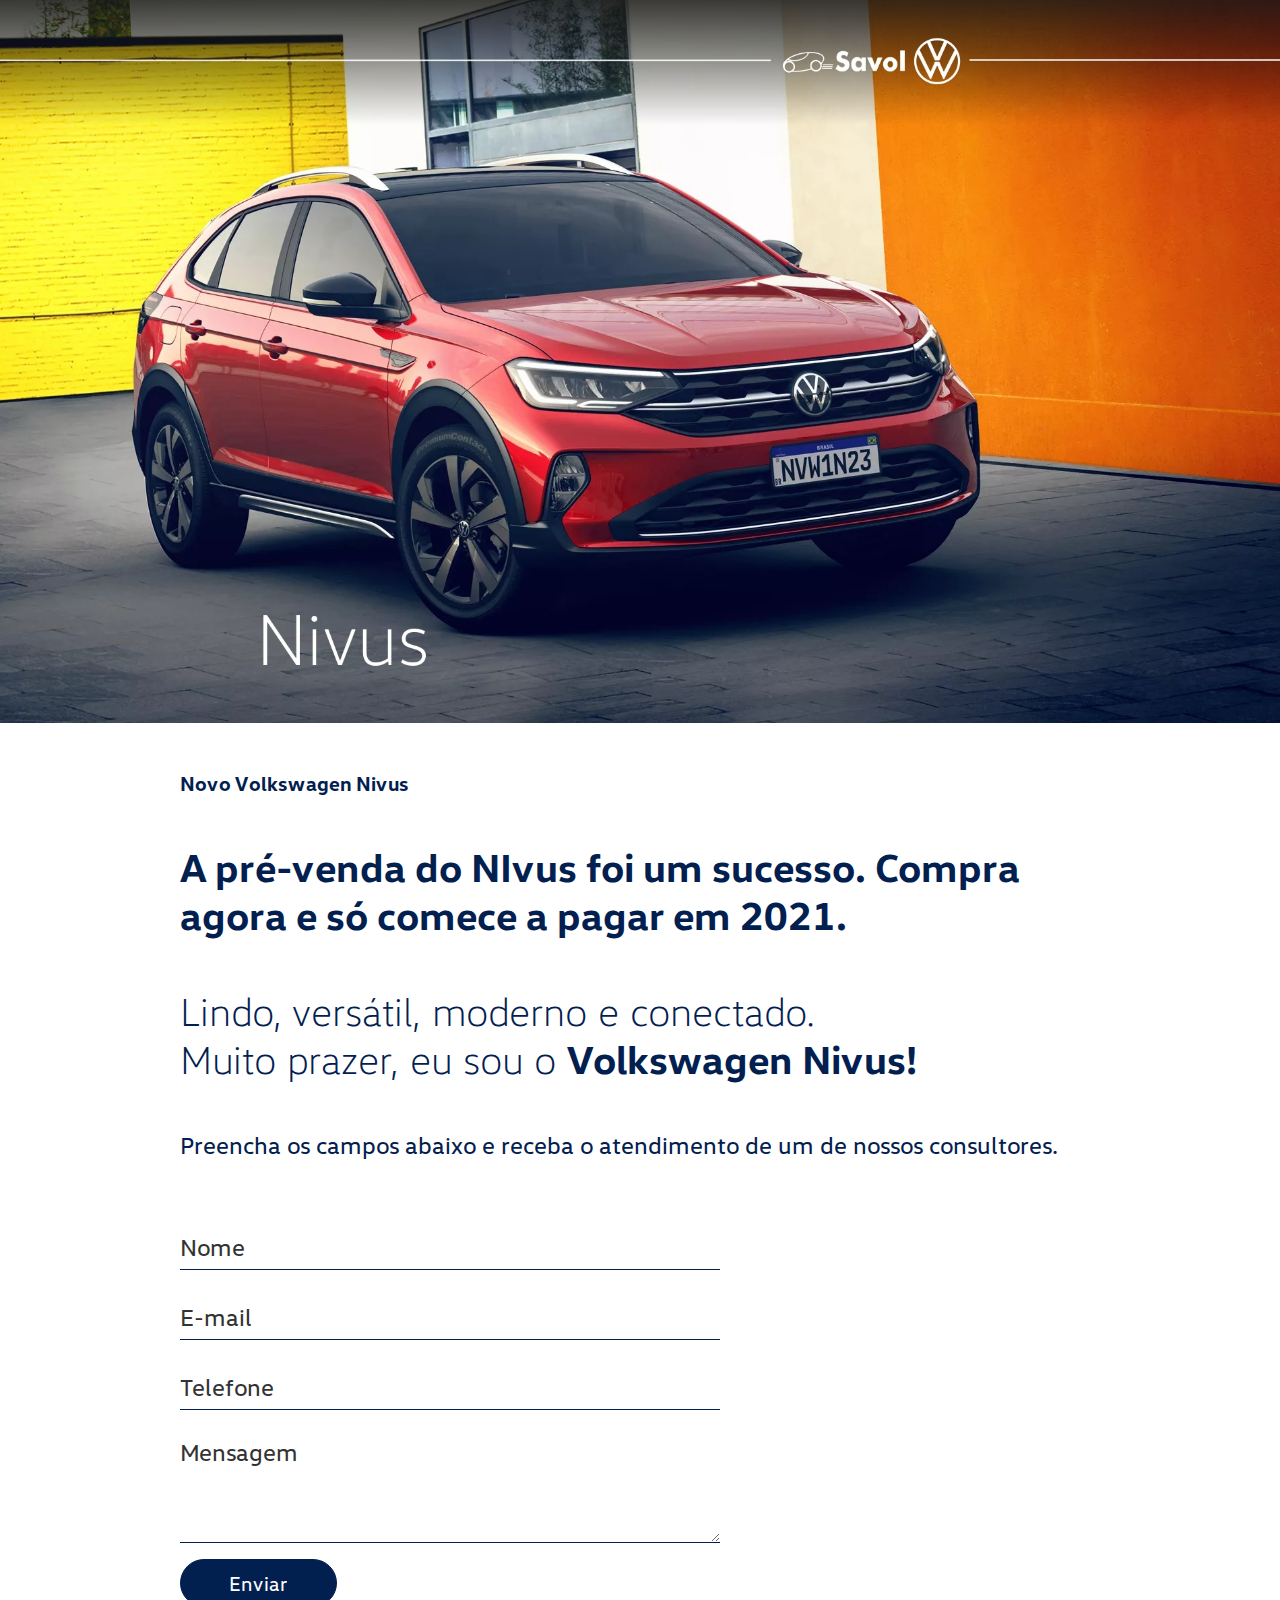
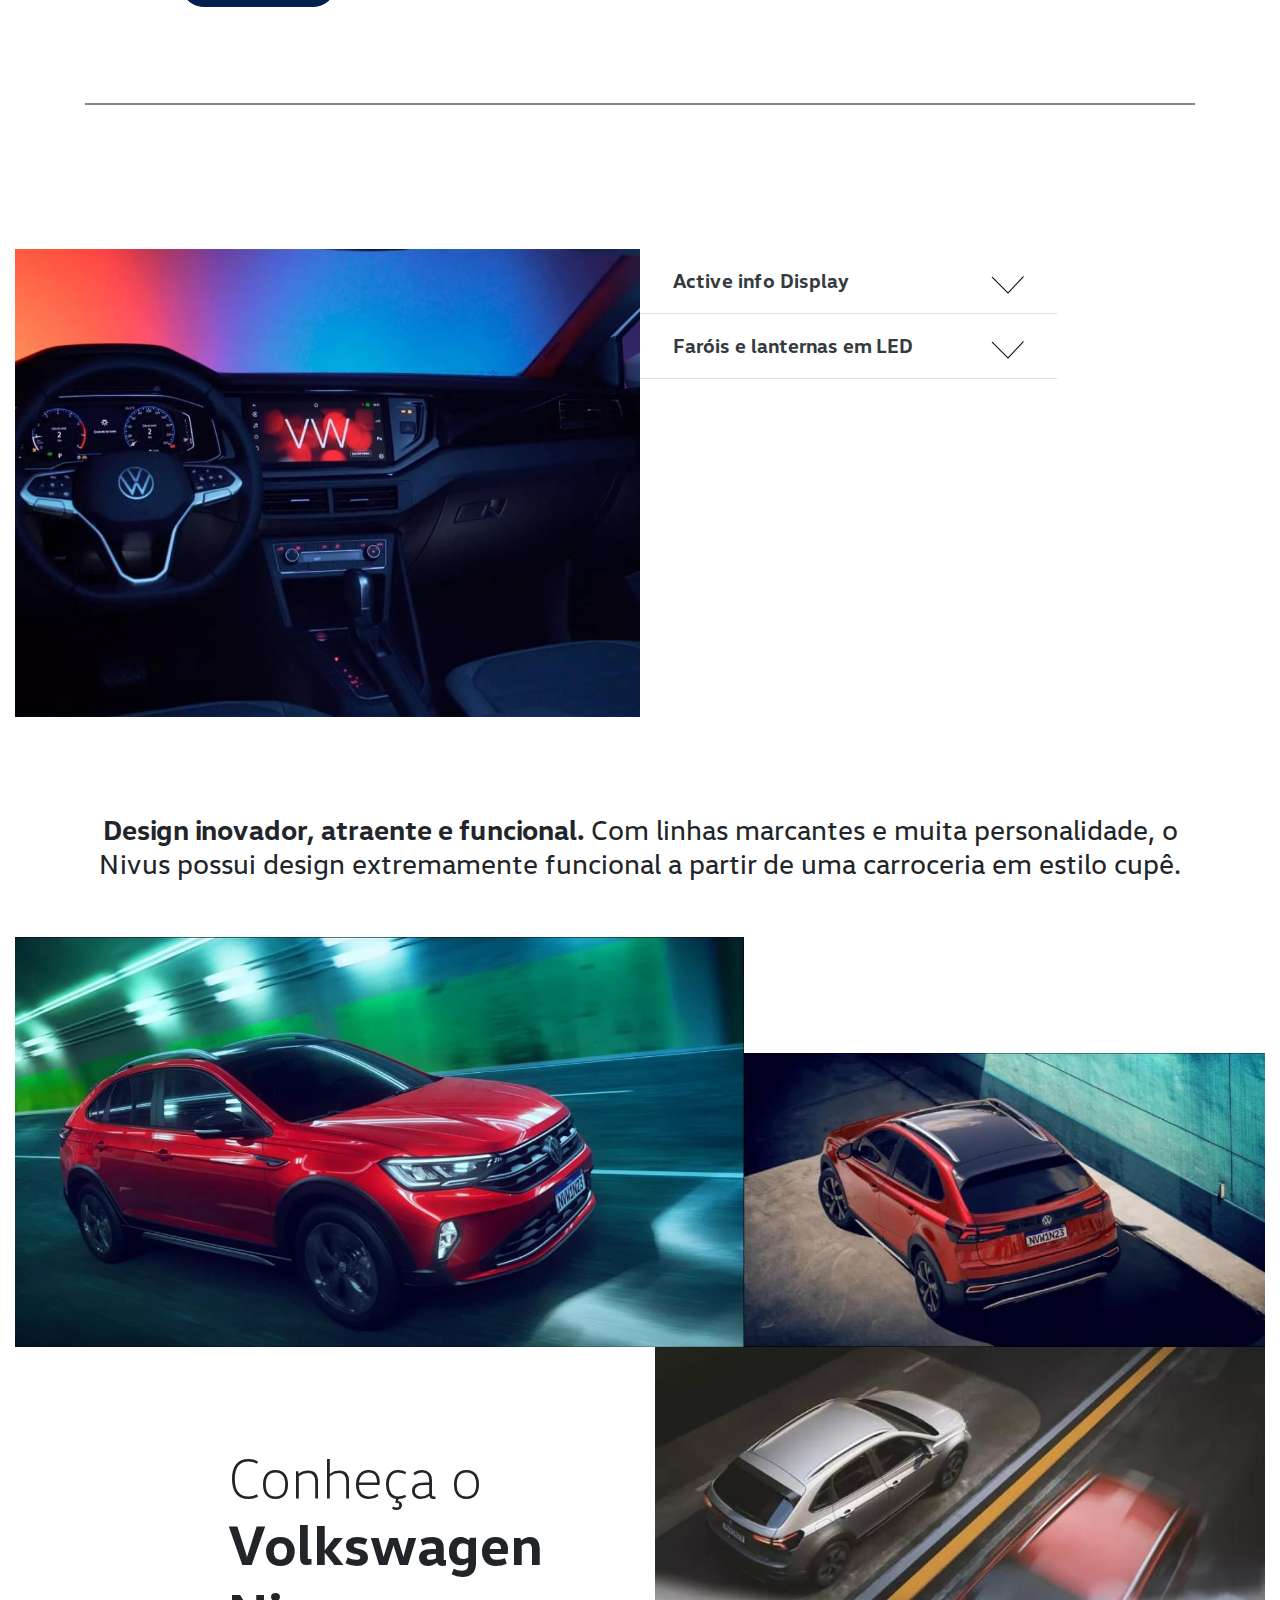
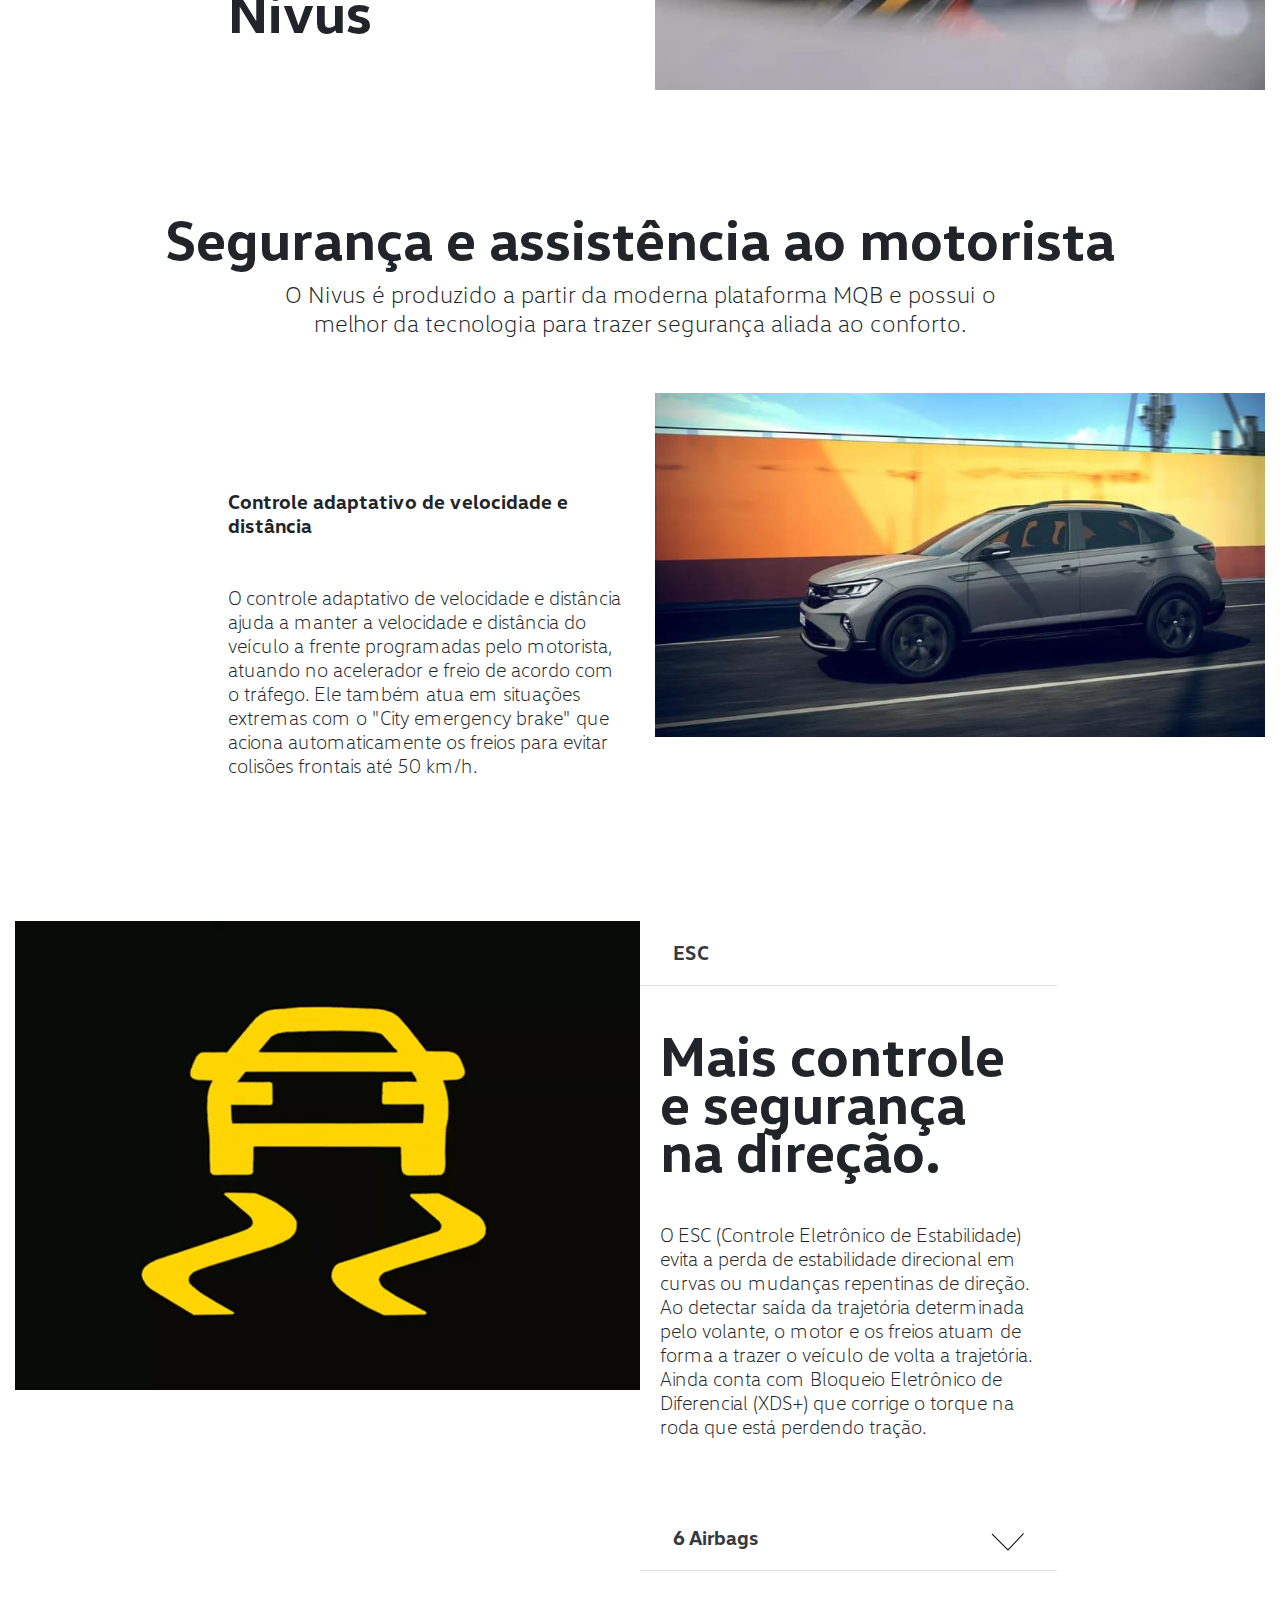
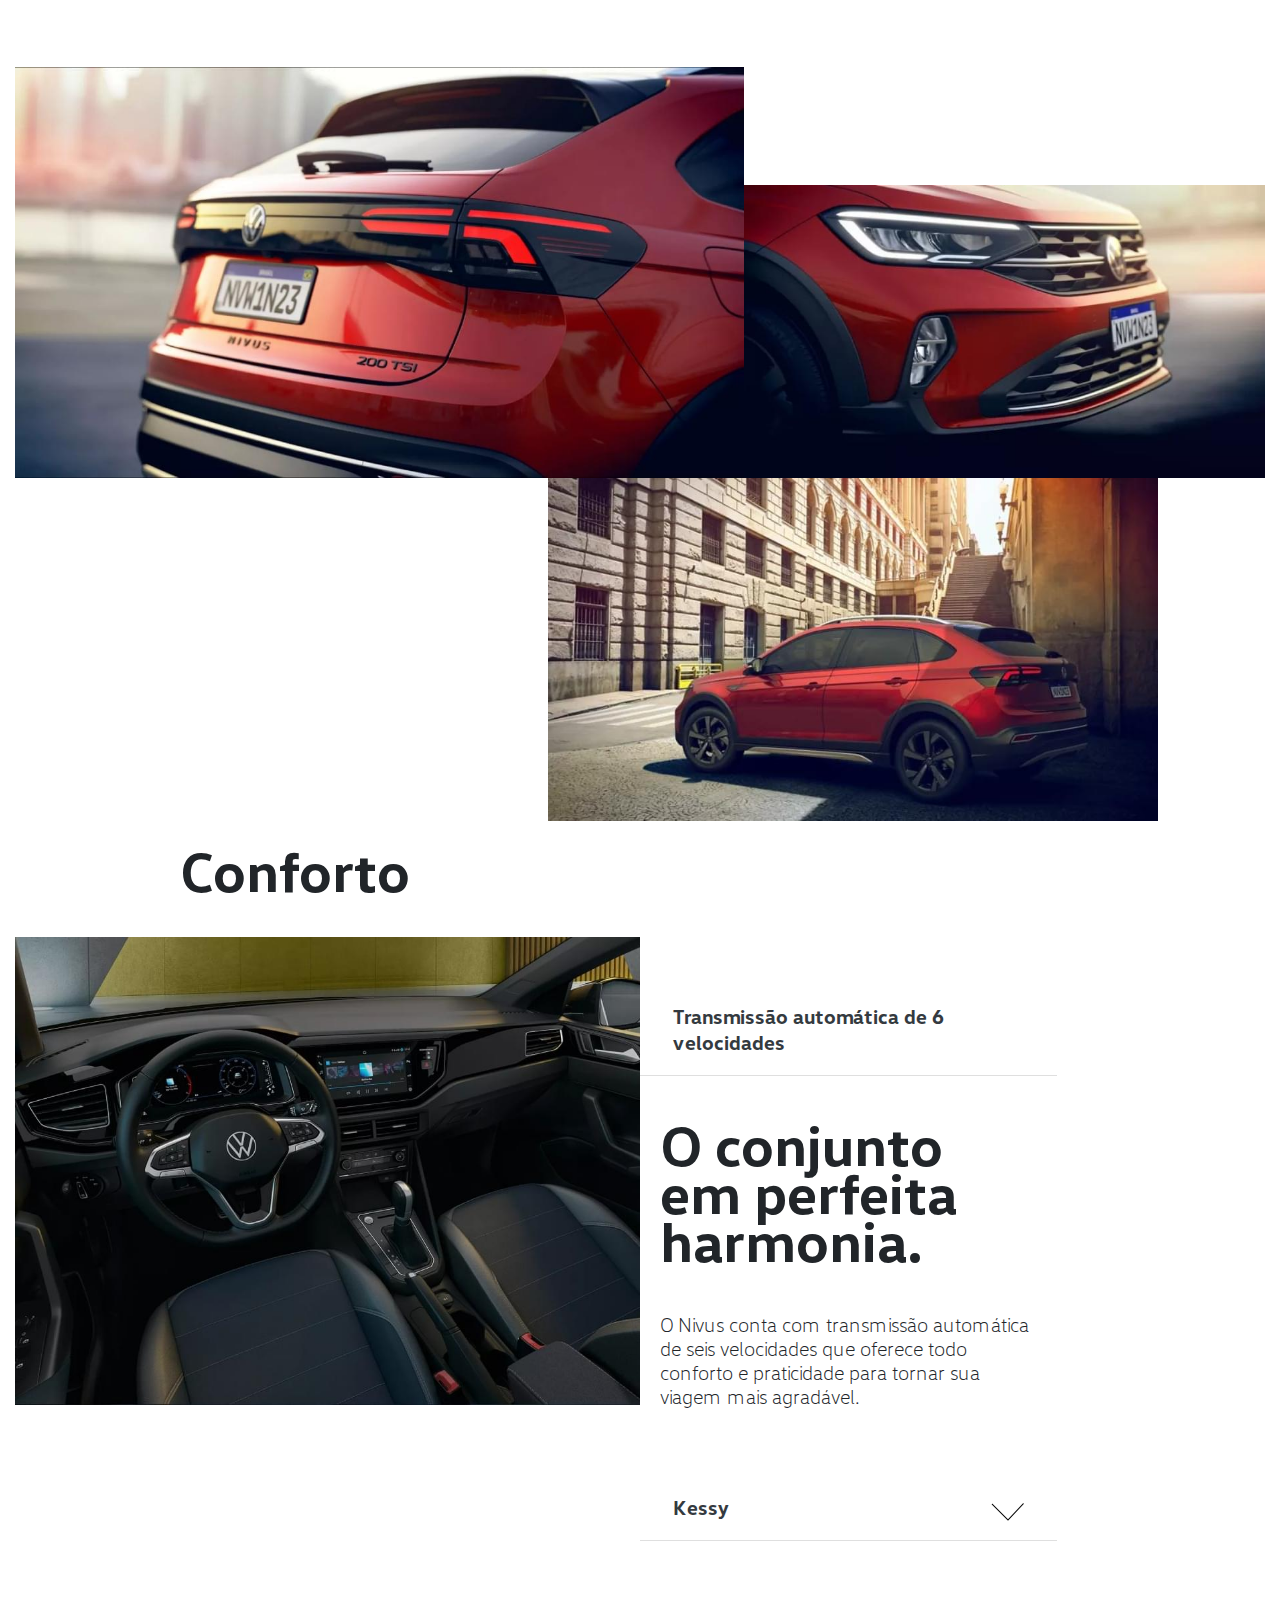
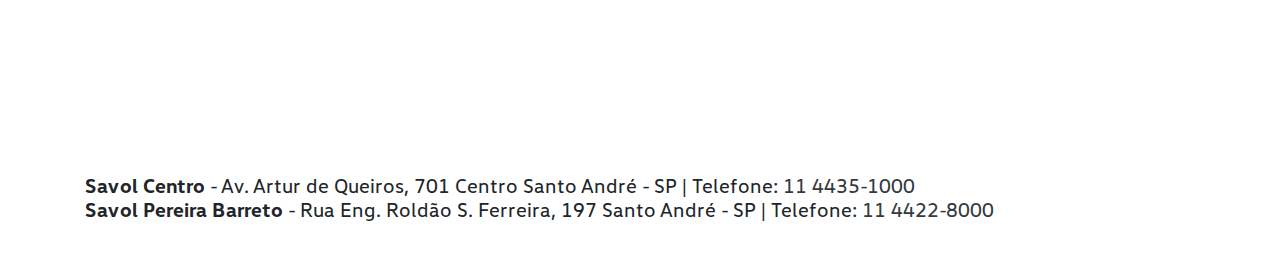
==== jobs/nivus/index.html @ 3aeaf298 "adicionar Nivus - Job para o Grupo Savol" ====
<!DOCTYPE html>

<html lang="pt-br">

<head>
  <meta http-equiv="Content-Type" content="text/html; charset=UTF-8">
  <title>Volkswagen NIVUS | SAVOL</title>


  <meta name="viewport" content="width=device-width, initial-scale=1, shrink-to-fit=no">
  <meta name="description"
    content="Lindo, versátil, moderno e conectado. Muito prazer, eu sou o Volkswagen Nivus! Fique por dentro do lançamento surpreendente que a nova Volkswagen está trazendo para você.">
  <meta name="keywords"
    content="nivus, volkswagen nivus, carro barato, lançamento, zero kilômetro, savol nivus, caio castro">

  <base href=".">

  <meta property="og:description"
    content="Lindo, versátil, moderno e conectado. Muito prazer, eu sou o Volkswagen Nivus! Fique por dentro do lançamento surpreendente que a nova Volkswagen está trazendo para você.">
  <meta property="og:image" content="./banner_nivus.jpg">
  <meta property="og:site_name" content="SAVOL">
  <meta property="og:title" content="Volkswagen NIVUS | SAVOL">
  <meta property="og:locale" content="pt_BR">
  <meta property="og:type" content="website">


  <!-- JSON-LD markup generated by Google Structured Data Markup Helper. -->
  <script type="application/ld+json">
    {
      "@context" : "http://schema.org",
      "@type" : "Product",
      "name" : "Nivus",
      "image" : "./banner_nivus.jpg",
      "description" : "Lindo, versátil, moderno e conectado. Muito prazer, eu sou o Volkswagen Nivus! Fique por dentro do lançamento surpreendente que a nova Volkswagen está trazendo para você.",
      "brand" : {
        "@type" : "Brand",
        "name" : "Volkswagen"
      },
      "review" : {
        "@type" : "Review",
        "author" : {
          "@type" : "Person",
          "name" : "Caio Castro"
        }
      }
    }
    </script>

  <link rel="stylesheet" href="https://stackpath.bootstrapcdn.com/bootstrap/4.3.1/css/bootstrap.min.css"
    integrity="sha384-ggOyR0iXCbMQv3Xipma34MD+dH/1fQ784/j6cY/iJTQUOhcWr7x9JvoRxT2MZw1T" crossorigin="anonymous">

  <style>
    @font-face {
      font-family: 'VW Head';
      src: url('fonts/VWHead/light/VWHead-Light.woff2') format('woff2'),
        url('fonts/VWHead/light/VWHead-Light.woff') format('woff'),
        url('fonts/VWHead/light/VWHead-Light.ttf') format('truetype');
      font-weight: 300;
      font-style: normal;
      font-display: swap;
    }

    @font-face {
      font-family: 'VW Head';
      src: url('fonts/VWHead/regular/VWHead-Regular.woff2') format('woff2'),
        url('fonts/VWHead/regular/VWHead-Regular.woff') format('woff'),
        url('fonts/VWHead/regular/VWHead-Regular.ttf') format('truetype');
      font-weight: normal;
      font-style: normal;
      font-display: swap;
    }

    @font-face {
      font-family: 'VW Head';
      src: url('fonts/VWHead/bold/VWHead-Bold.woff2') format('woff2'),
        url('fonts/VWHead/bold/VWHead-Bold.woff') format('woff'),
        url('fonts/VWHead/bold/VWHead-Bold.ttf') format('truetype');
      font-weight: bold;
      font-style: normal;
      font-display: swap;
    }

    body {
      font-family: "VW Head", Helvetica Neue, Helvetica, sans-serif;
    }

    #formulario {
      color: #02204F
    }

    #formulario form input,
    #formulario form textarea {
      border: 0;
      border-radius: 0;
      border-bottom: 1px solid #02204F;
      font-size: x-large;
    }

    #formulario form [type=submit] {
      background-color: #02204F;
      border-color: #02204F;
    }

    #formulario form ::-webkit-input-placeholder {
      color: #333
    }

    #formulario form input:-moz-placeholder {
      color: #333
    }

    #formulario form .textarea ::-webkit-input-placeholder {
      color: #333
    }

    #formulario form .textarea textarea:-moz-placeholder {
      color: #333
    }

    #formulario hr {
      border-top: 2px solid #888
    }

    @media(min-width: 1200px) {
      .accordion h2 {
        line-height: 3rem
      }
    }

    .accordion h2 button img {
      display: none
    }

    .accordion h2 button.collapsed img {
      display: block
    }

    @media(max-width: 1199px) {
      .display-4 {
        font-size: 2rem;
        line-height: 2rem
      }

      .h1 {
        font-size: 2rem
      }

      .h4 {
        font-size: 1.3rem
      }

      .h5 {
        font-size: 1.1rem;
      }
    }
  </style>
</head>

<body>

  <img loading="lazy" class="img-fluid w-100 d-sm-none" src="./banner_nivus_mobile.jpg" alt="">
  <img loading="lazy" class="img-fluid w-100 d-none d-sm-block" src="./banner_nivus.jpg" alt="">

  <section id="formulario">
    <div class="container">
      <div class="row">
        <div class="col-xl-10 mx-auto">
          <h1 class="h5 font-weight-bold my-5">Novo Volkswagen Nivus</h1>

          <h2 class="sr-only">Formulário</h2>
          <p class="h1 font-weight-bold my-5">A pré-venda do NIvus foi um sucesso. Compra agora e só comece a pagar em
            2021.</p>
          <p class="h1 font-weight-bold my-5"><span class="font-weight-light">Lindo, versátil, moderno e conectado.
              <br>Muito prazer, eu sou o </span><span class="font-weight-bold">Volkswagen Nivus!</span></p>
          <p class="h4">Preencha os campos abaixo e receba o atendimento de um de nossos consultores.</p>

        </div>
      </div>

      <div class="row">
        <div class="offset-lg-1 col-lg-6 py-5">
          <form action="http://localhost/_savol/form/enviar/hotsite" method="post">

            <input type="hidden" name="pog">
            <input type="hidden" name="marca" value="volkswagen">
            <input type="hidden" name="veiculo" value="Nivus">


            <div class="form-group">
              <label class="sr-only" for="nome">Nome</label>
              <input type="text" name="nome" id="nome" class="form-control form-control-lg pl-0 pb-0"
                placeholder="Nome">
            </div>
            <div class="form-group">
              <label class="sr-only" for="email">E-mail</label>
              <input type="email" name="email" id="email" class="form-control form-control-lg pl-0 pb-0"
                placeholder="E-mail">
            </div>
            <div class="form-group">
              <label class="sr-only" for="tel">Telefone</label>
              <input type="tel" name="telefone" id="tel" class="form-control form-control-lg pl-0 pb-0"
                placeholder="Telefone">
            </div>
            <div class="form-group">
              <label class="sr-only" for="msg">Mensagem</label>
              <textarea class="form-control form-control-lg pl-0 pb-0" name="mensagem" id="msg" rows="3"
                placeholder="Mensagem"></textarea>
            </div>

            <button type="submit" class="btn btn-primary btn-lg rounded-pill px-5">Enviar</button>

          </form>
        </div>
      </div>
      <hr class="my-5">
    </div>
  </section>

  <main>

    <div class="container-fluid py-4 py-xl-5">

      <div class="accordion my-4 my-xl-5" id="accordionUm">
        <div class="row no-gutters">

          <div class="col-lg-7 col-xl-6">
            <div id="TabUmA" class="tabcontent-um" style="display: block;">
              <img loading="lazy" src="./tab_1a.jpg" alt="" class="img-fluid">
            </div>

            <div id="TabUmB" class="tabcontent-um" style="display: none;">
              <img loading="lazy" src="./tab_1b.jpg" alt="" class="img-fluid">
            </div>
          </div>

          <div class="col-lg-5 col-xl-4">

            <div class="card border-0">
              <div class="card-header bg-transparent" id="headingUmA">
                <h2 class="mb-0">
                  <button class="btn btn-link btn-block text-left tablinks text-decoration-none collapsed"
                    onclick="openTabUmA(event, &#39;TabUmA&#39;)" type="button" data-toggle="collapse"
                    data-target="#collapseUmA" aria-expanded="false" aria-controls="collapseUmA">
                    <span class="h5 text-dark"><strong>Active info Display</strong><img loading="lazy"
                        class="float-right pt-2" src="./seta_down.svg" alt=""></span>
                  </button>
                </h2>
              </div>

              <div id="collapseUmA" class="collapse" aria-labelledby="headingUmA" data-parent="#accordionUm" style="">
                <div class="card-body">

                  <h2 class="display-4 font-weight-bold my-xl-4">Entretenimento, navegação e dados do veículo conforme
                    sua configuração.</h2>
                  <p class="h5 font-weight-light my-xl-5">O painel digital de 10" permite escolher as telas que deseja
                    visualizar como o computador de bordo, infotainment, telefone e dados do veículo. Além disso, você
                    pode personalizar as informações do jeito que mais gosta.</p>

                </div>
              </div>
            </div>

            <div class="card border-0">
              <div class="card-header bg-transparent" id="headingUmB">
                <h2 class="mb-0">
                  <button class="btn btn-link btn-block text-left tablinks text-decoration-none collapsed"
                    onclick="openTabUmB(event, &#39;TabUmB&#39;)" type="button" data-toggle="collapse"
                    data-target="#collapseUmB" aria-expanded="false" aria-controls="collapseUmB">
                    <span class="h5 text-dark"><strong>Faróis e lanternas em LED</strong><img loading="lazy"
                        class="float-right pt-2" src="./seta_down.svg" alt=""></span>
                  </button>
                </h2>
              </div>
              <div id="collapseUmB" class="collapse" aria-labelledby="headingUmB" data-parent="#accordionUm" style="">
                <div class="card-body">
                  <h2 class="display-4 font-weight-bold my-xl-4">Iluminação eficiente com um design exclusivo.</h2>
                  <p class="h5 font-weight-light my-xl-5">Os projetores de LED proporcionam melhor iluminação a frente e
                    contam com a luz de condução diurna que auxilia a visualização durante o dia além de ser um toque
                    visual marcante.</p>
                  <p class="h5 font-weight-light my-xl-5">Na parte traseira, as lanternas em LED são interligadas por
                    uma faixa preto brilhante e proporcionam uma assinatura moderma e inconfundível.</p>
                </div>
              </div>
            </div>


          </div>

        </div>
      </div>
    </div>

    <div class="container">
      <p class="h3 text-center"><strong>Design inovador, atraente e funcional.</strong> Com linhas marcantes e muita
        personalidade, o Nivus possui design extremamente funcional a partir de uma carroceria em estilo cupê.</p>
    </div>

    <div class="container-fluid py-4 py-xl-5">
      <div class="row no-gutters">
        <div class="col-md-6 col-lg-7">
          <img loading="lazy" src="./banner_2.jpg" alt="" class="img-fluid w-100">
        </div>
        <div class="col-md-6 col-lg-5 align-self-end">
          <img loading="lazy" src="./banner_3.jpg" alt="" class="img-fluid w-100">
        </div>
      </div>

      <div class="row">
        <div class="offset-xl-2 col-md-5 col-xl-4 py-4 py-xl-5">
          <p class="display-4 pt-4 pt-xl-5">Conheça o <strong class="font-weight-bold">Volkswagen Nivus</strong></p>
        </div>
        <div class="col-md-7 col-xl-6">
          <img loading="lazy" src="./banner_4.jpg" alt="" class="img-fluid">
        </div>
      </div>
    </div>

    <div class="container pt-5">
      <h2 class="display-4 font-weight-bold text-center">Segurança e assistência ao motorista</h2>
      <div class="row">
        <div class="col-md-8 mx-auto">
          <p class="h4 font-weight-light text-center">O Nivus é produzido a partir da moderna plataforma MQB e possui o
            melhor da tecnologia para trazer segurança aliada ao conforto.</p>
        </div>
      </div>
    </div>

    <div class="container-fluid pt-5">

      <div class="row">
        <div class="offset-lg-1 offset-xl-2 col-md-6 col-lg-5 col-xl-4 py-xl-5">
          <h2 class="h5 font-weight-bold mt-xl-5">Controle adaptativo de velocidade e distância</h2>
          <p class="h5 font-weight-light my-3 my-xl-5">O controle adaptativo de velocidade e distância ajuda a manter a
            velocidade e distância do veículo a frente programadas pelo motorista, atuando no acelerador e freio de
            acordo com o tráfego. Ele também atua em situações extremas com o "City emergency brake" que aciona
            automaticamente os freios para evitar colisões frontais até 50 km/h.</p>
          <p>
          </p>
        </div>
        <div class="col-md-6">
          <img loading="lazy" src="./banner_5.jpg" alt="" class="img-fluid">
        </div>
      </div>

    </div>

    <div class="container-fluid">

      <div class="accordion my-4 my-xl-5" id="accordionDois">
        <div class="row no-gutters">

          <div class="col-lg-7 col-xl-6">
            <div id="TabDoisA" class="tabcontent-dois">
              <img loading="lazy" src="./tab_2a.jpg" alt="" class="img-fluid">
            </div>

            <div id="TabDoisB" class="tabcontent-dois" style="display:none">
              <img loading="lazy" src="./tab_2b.jpg" alt="" class="img-fluid">
            </div>
          </div>

          <div class="col-lg-5 col-xl-4">

            <div class="card border-0">
              <div class="card-header bg-transparent" id="headingDoisA">
                <h2 class="mb-0">
                  <button class="btn btn-link btn-block text-left tablinks text-decoration-none"
                    onclick="openTabDoisA(event, &#39;TabDoisA&#39;)" type="button" data-toggle="collapse"
                    data-target="#collapseDoisA" aria-expanded="true" aria-controls="collapseDoisA">
                    <span class="h5 text-dark"><strong>ESC</strong><img loading="lazy" class="float-right pt-2"
                        src="./seta_down.svg" alt=""></span>
                  </button>
                </h2>
              </div>

              <div id="collapseDoisA" class="collapse show" aria-labelledby="headingDoisA" data-parent="#accordionDois">
                <div class="card-body">

                  <h2 class="display-4 font-weight-bold my-xl-4">Mais controle e segurança na direção.</h2>
                  <p class="h5 font-weight-light my-3 my-xl-5">O ESC (Controle Eletrônico de Estabilidade) evita a perda
                    de estabilidade direcional em curvas ou mudanças repentinas de direção. Ao detectar saída da
                    trajetória
                    determinada pelo volante, o motor e os freios atuam de forma a trazer o veículo de volta a
                    trajetória. Ainda conta com Bloqueio Eletrônico de Diferencial (XDS+) que corrige o torque na roda
                    que está perdendo tração.</p>

                </div>
              </div>
            </div>

            <div class="card border-0">
              <div class="card-header bg-transparent" id="headingDoisB">
                <h2 class="mb-0">
                  <button class="btn btn-link btn-block text-left tablinks text-decoration-none collapsed"
                    onclick="openTabDoisB(event, &#39;TabDoisB&#39;)" type="button" data-toggle="collapse"
                    data-target="#collapseDoisB" aria-expanded="false" aria-controls="collapseDoisB">
                    <span class="h5 text-dark"><strong>6 Airbags</strong><img loading="lazy" class="float-right pt-2"
                        src="./seta_down.svg" alt=""></span>
                  </button>
                </h2>
              </div>
              <div id="collapseDoisB" class="collapse" aria-labelledby="headingDoisB" data-parent="#accordionDois">
                <div class="card-body">
                  <h2 class="display-4 font-weight-bold my-xl-4">Pensado para sua segurança.</h2>
                  <p class="h5 font-weight-light my-3 my-xl-5">Segurança nunca é demais e o Nivus possui 6 airbags para
                    situações extremas.</p>
                  <p class="h5 font-weight-light mt-3 mt-xl-5">São:</p>
                  <ul class="h5 font-weight-light list-unstyled">
                    <li class="my-3 pl-3">— 2 frontais;</li>
                    <li class="my-3 pl-3">— 2 laterais nos bancos dianteiros; e</li>
                    <li class="my-3 pl-3">— 2 de cortina.</li>
                  </ul>


                </div>
              </div>
            </div>


          </div>

        </div>
      </div>

      <div class="row no-gutters pt-5">
        <div class="col-md-6 col-lg-7">
          <img loading="lazy" src="./banner_6.jpg" alt="" class="img-fluid w-100">
        </div>
        <div class="col-md-6 col-lg-5 align-self-end">
          <img loading="lazy" src="./banner_7.jpg" alt="" class="img-fluid w-100">
        </div>
      </div>

      <div class="row">
        <div class="offset-md-4 offset-lg-5 col-md-6">
          <img loading="lazy" src="./banner_8.jpg" alt="" class="img-fluid">
        </div>
      </div>


    </div>

    <div class="container pt-3">
      <div class="row">
        <div class="col-md-10 mx-auto">
          <h2 class="display-4 font-weight-bold">Conforto</h2>
        </div>
      </div>
    </div>

    <div class="container-fluid">

      <div class="accordion my-4" id="accordionTres">
        <div class="row no-gutters">

          <div class="col-lg-7 col-xl-6">
            <div id="TabTresA" class="tabcontent-tres">
              <img loading="lazy" src="./tab_3a.jpg" alt="" class="img-fluid">
            </div>

            <div id="TabTresB" class="tabcontent-tres" style="display:none">
              <img loading="lazy" src="./tab_3b.jpg" alt="" class="img-fluid">
            </div>
          </div>

          <div class="col-lg-5 col-xl-4 pt-xl-5">

            <div class="card border-0">
              <div class="card-header bg-transparent" id="headingTresA">
                <h2 class="mb-0">
                  <button class="btn btn-link btn-block text-left tablinks text-decoration-none"
                    onclick="openTabTresA(event, &#39;TabTresA&#39;)" type="button" data-toggle="collapse"
                    data-target="#collapseTresA" aria-expanded="true" aria-controls="collapseTresA">
                    <span class="h5 text-dark"><strong>Transmissão automática de 6 velocidades</strong><img
                        loading="lazy" class="float-right pt-2" src="./seta_down.svg" alt=""></span>
                  </button>
                </h2>
              </div>

              <div id="collapseTresA" class="collapse show" aria-labelledby="headingTresA" data-parent="#accordionTres">
                <div class="card-body">

                  <h2 class="display-4 font-weight-bold my-xl-4">O conjunto em perfeita harmonia.</h2>
                  <p class="h5 font-weight-light my-3 my-xl-5">O Nivus conta com transmissão automática de seis
                    velocidades que oferece todo conforto e praticidade para tornar sua viagem mais agradável.</p>

                </div>
              </div>
            </div>

            <div class="card border-0">
              <div class="card-header bg-transparent" id="headingTresB">
                <h2 class="mb-0">
                  <button class="btn btn-link btn-block text-left tablinks text-decoration-none collapsed"
                    onclick="openTabTresB(event, &#39;TabTresB&#39;)" type="button" data-toggle="collapse"
                    data-target="#collapseTresB" aria-expanded="false" aria-controls="collapseTresB">
                    <span class="h5 text-dark"><strong>Kessy</strong><img loading="lazy" class="float-right pt-2"
                        src="./seta_down.svg" alt=""></span>
                  </button>
                </h2>
              </div>
              <div id="collapseTresB" class="collapse" aria-labelledby="headingTresB" data-parent="#accordionTres">
                <div class="card-body">
                  <h2 class="display-4 font-weight-bold my-xl-4">Abra seu carro e ligue o motor como num passe de
                    mágica.</h2>
                  <p class="h5 font-weight-light my-3 my-xl-5">A Volkswagen juntou tecnologia e praticidade para trazer
                    a chave eletrônica de ignição até você. O Sistema Kessy abre o veículo sem precisar da chave e
                    aciona o motor ao toque de um botão.</p>
                </div>
              </div>
            </div>


          </div>

        </div>
      </div>

      <div class="row no-gutters pt-5">
        <div class="col-md-6 col-lg-7">
          <img loading="lazy" src="./banner_9.jpg" alt="" class="img-fluid w-100">
        </div>
        <div class="col-md-6 col-lg-5 align-self-end">
          <img loading="lazy" src="./banner_10.jpg" alt="" class="img-fluid w-100">
        </div>
      </div>

      <div class="row pb-5">
        <div class="offset-md-4 offset-lg-5 col-md-6">
          <img loading="lazy" src="./banner_11.jpg" alt="" class="img-fluid">
        </div>
      </div>

    </div>


  </main>

  <footer class="py-3 py-xl-5">
    <img loading="lazy" class="img-fluid mx-auto d-sm-none" src="./footer_mobile.png" alt="">
    <img loading="lazy" class="img-fluid mx-auto d-none d-sm-block" src="./footer.png" alt="">

    <div class="container pt-3">
      <div class="row">
        <div class="col-lg-10">
          <address class="h5"><strong>Savol Centro</strong> - Av. Artur de Queiros, 701 Centro Santo André - SP |
            Telefone: <a href="tel:+55-11-44351000" class="text-decoration-none text-dark">11 4435-1000</a><br>
            <strong>Savol Pereira Barreto</strong> - Rua Eng. Roldão S. Ferreira, 197 Santo André - SP | Telefone: <a
              href="tel:+55-11-44228000" class="text-decoration-none text-dark">11 4422-8000</a>
          </address>
        </div>

        <div class="col-lg-2">
          <img loading="lazy" src="./ibama_frase.png" title="Perceba o risco. Proteja a vida."
            alt="frase Ibama - Perceba o risco. Proteja a vida." class="img-fluid mt-2">
        </div>
      </div>
    </div>
  </footer>


  <script src="https://code.jquery.com/jquery-3.3.1.slim.min.js"
    integrity="sha384-q8i/X+965DzO0rT7abK41JStQIAqVgRVzpbzo5smXKp4YfRvH+8abtTE1Pi6jizo"
    crossorigin="anonymous"></script>
  <script src="https://cdnjs.cloudflare.com/ajax/libs/popper.js/1.14.7/umd/popper.min.js"
    integrity="sha384-UO2eT0CpHqdSJQ6hJty5KVphtPhzWj9WO1clHTMGa3JDZwrnQq4sF86dIHNDz0W1"
    crossorigin="anonymous"></script>
  <script src="https://stackpath.bootstrapcdn.com/bootstrap/4.3.1/js/bootstrap.min.js"
    integrity="sha384-JjSmVgyd0p3pXB1rRibZUAYoIIy6OrQ6VrjIEaFf/nJGzIxFDsf4x0xIM+B07jRM"
    crossorigin="anonymous"></script>


  <script>
    /* Check if we are in safari */
    /* if (navigator.userAgent.indexOf('Safari') != -1) {
    
    } */

    function openTabUmA(evt, tabName) {
      var i, tabcontent, tablinks;
      tabcontent = document.getElementsByClassName("tabcontent-um");
      for (i = 0; i < tabcontent.length; i++) {
        tabcontent[i].style.display = "none";
      }

      document.getElementById(tabName).style.display = "block";

    }
    function openTabUmB(evt, tabName) {
      var i, tabcontent, tablinks;
      tabcontent = document.getElementsByClassName("tabcontent-um");
      for (i = 0; i < tabcontent.length; i++) {
        tabcontent[i].style.display = "none";
      }

      document.getElementById(tabName).style.display = "block";

    }
    function openTabDoisA(evt, tabName) {
      var i, tabcontent, tablinks;
      tabcontent = document.getElementsByClassName("tabcontent-dois");
      for (i = 0; i < tabcontent.length; i++) {
        tabcontent[i].style.display = "none";
      }

      document.getElementById(tabName).style.display = "block";

    }
    function openTabDoisB(evt, tabName) {
      var i, tabcontent, tablinks;
      tabcontent = document.getElementsByClassName("tabcontent-dois");
      for (i = 0; i < tabcontent.length; i++) {
        tabcontent[i].style.display = "none";
      }

      document.getElementById(tabName).style.display = "block";

    }
    function openTabTresA(evt, tabName) {
      var i, tabcontent, tablinks;
      tabcontent = document.getElementsByClassName("tabcontent-tres");
      for (i = 0; i < tabcontent.length; i++) {
        tabcontent[i].style.display = "none";
      }

      document.getElementById(tabName).style.display = "block";

    }
    function openTabTresB(evt, tabName) {
      var i, tabcontent, tablinks;
      tabcontent = document.getElementsByClassName("tabcontent-tres");
      for (i = 0; i < tabcontent.length; i++) {
        tabcontent[i].style.display = "none";
      }

      document.getElementById(tabName).style.display = "block";

    }

  </script>


</body>

</html>
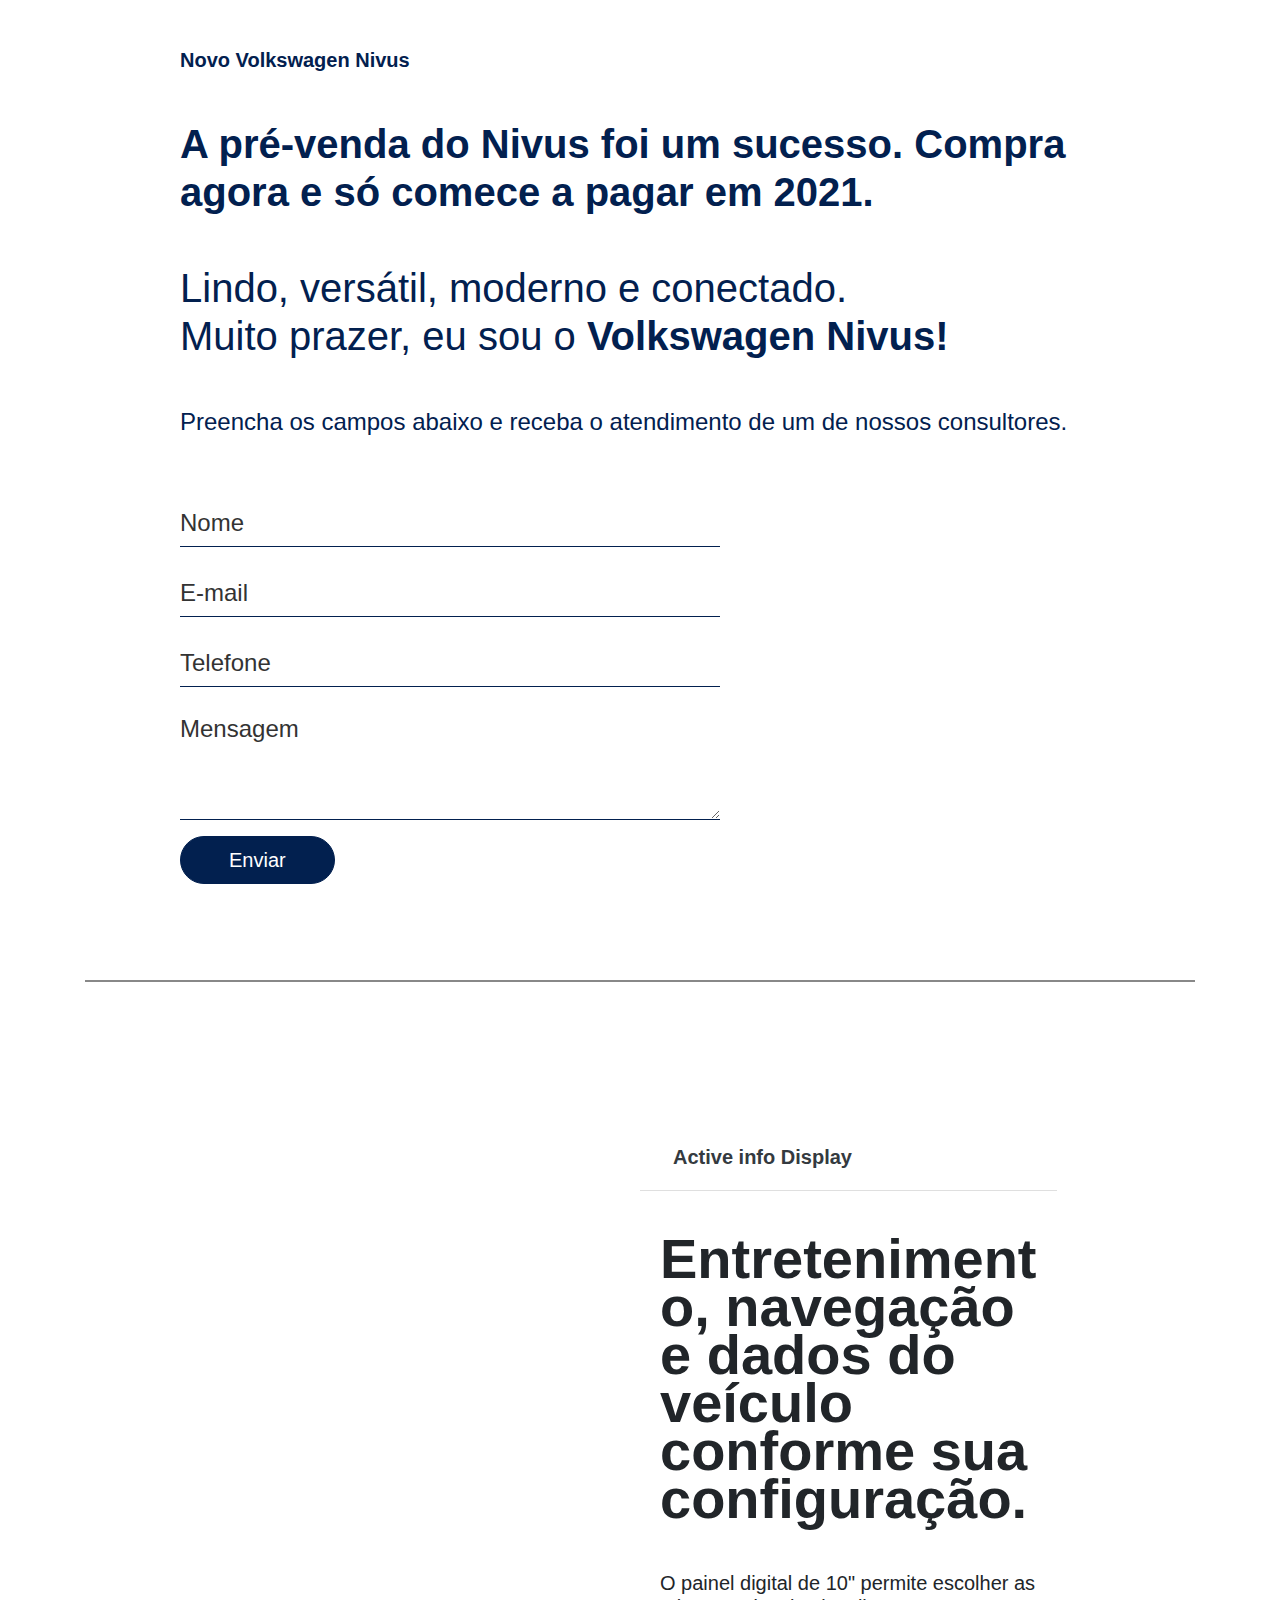
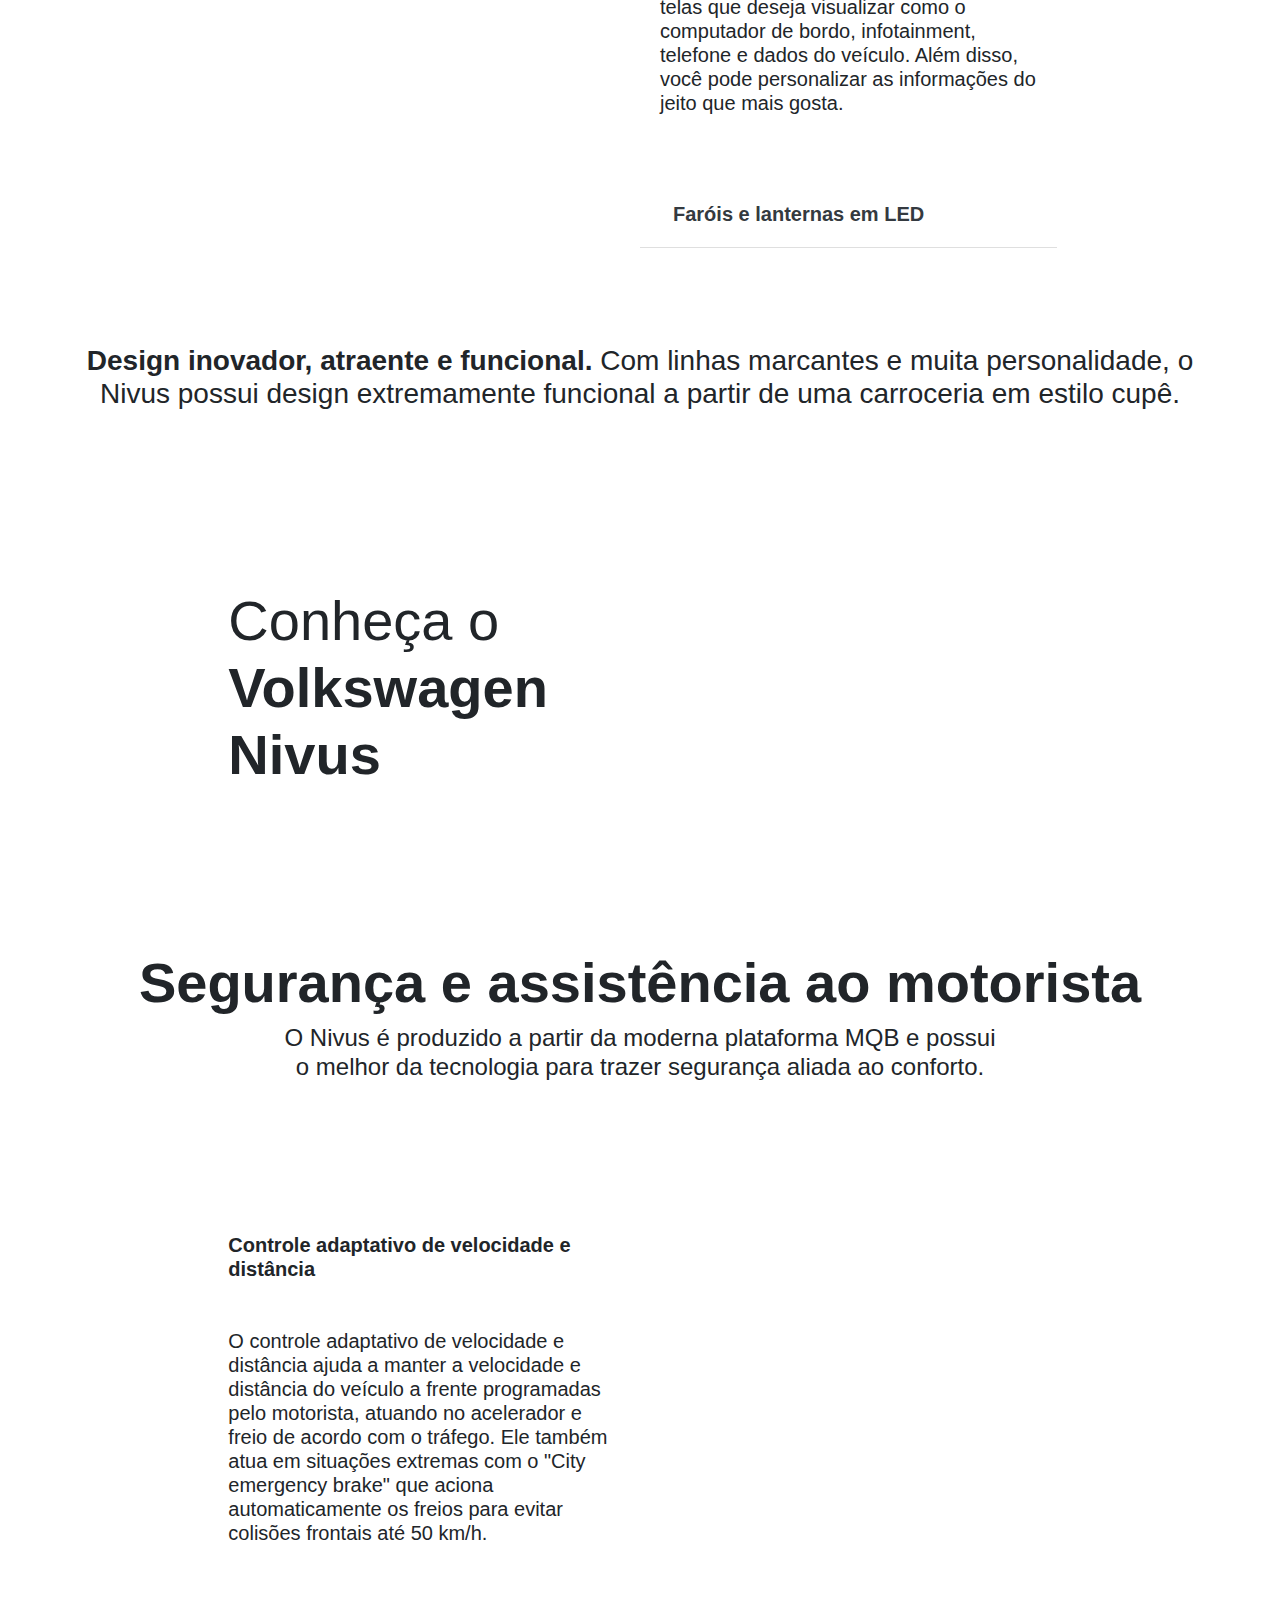
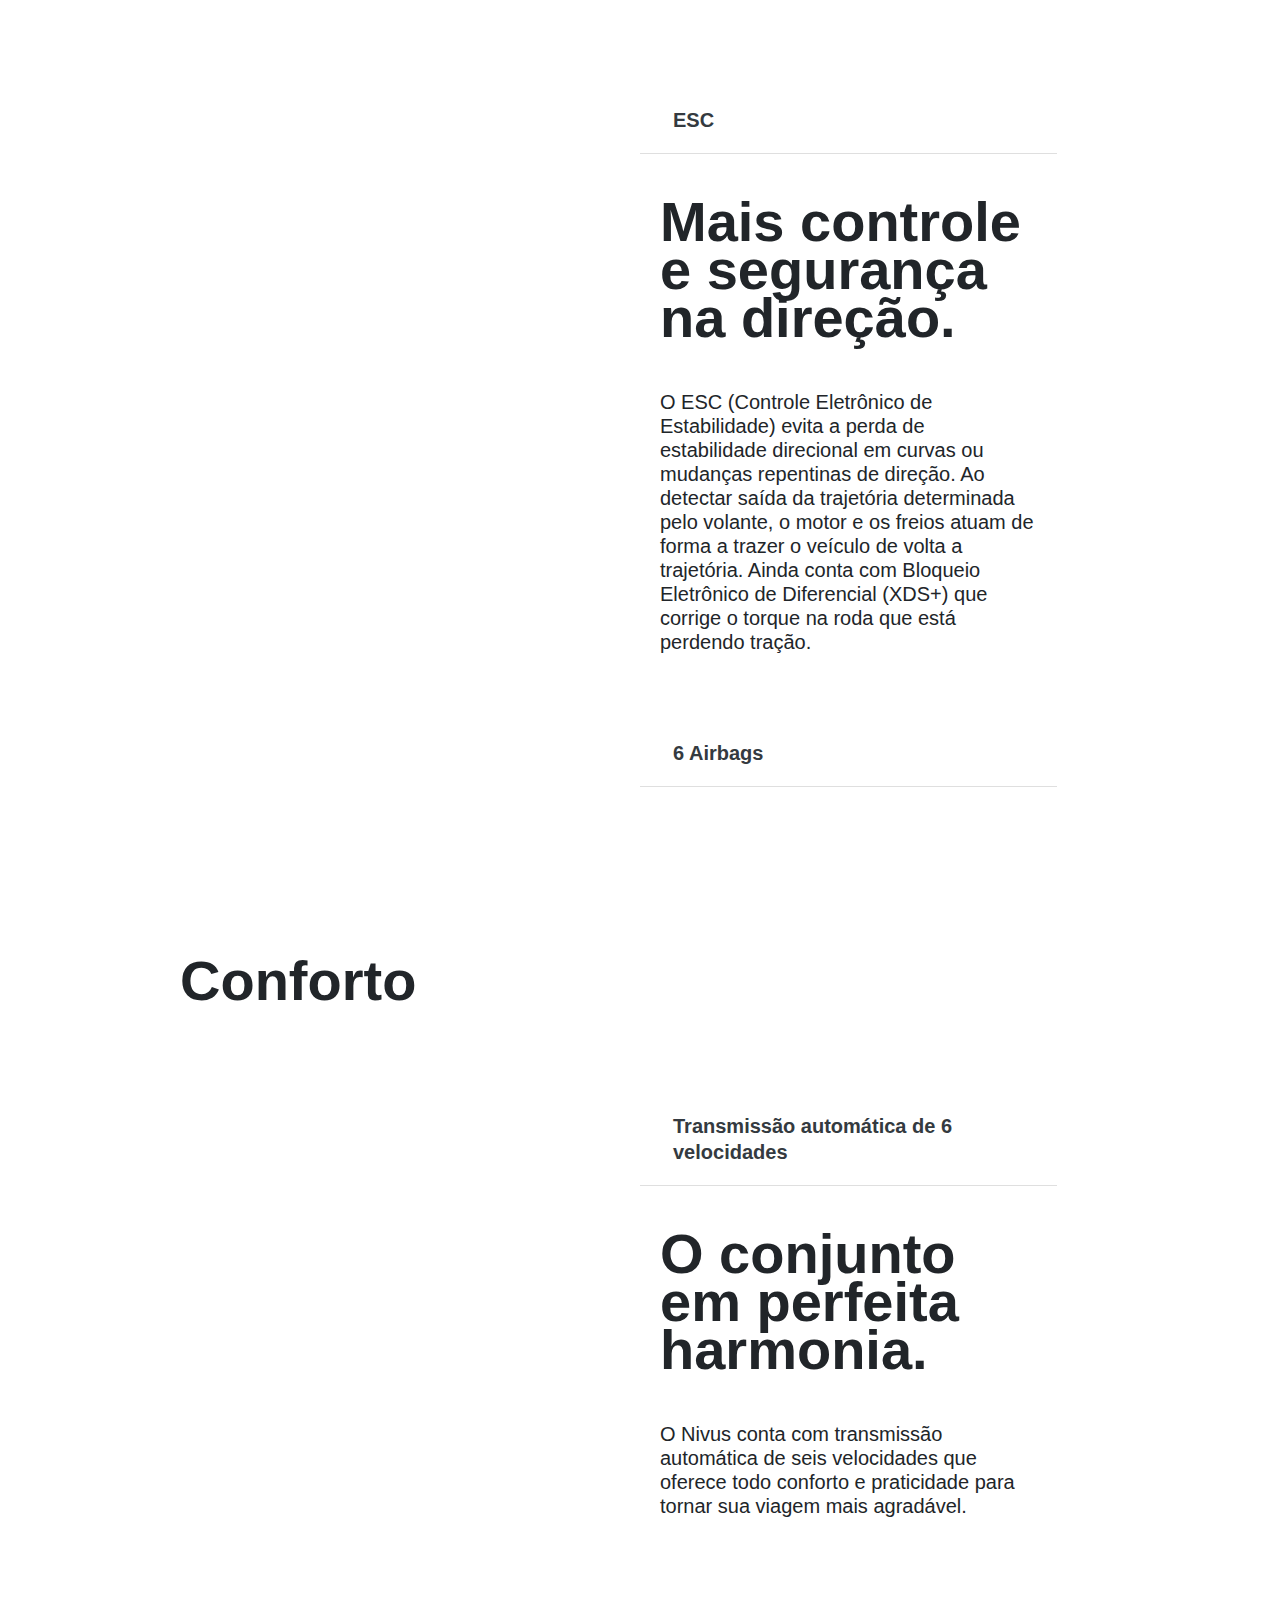
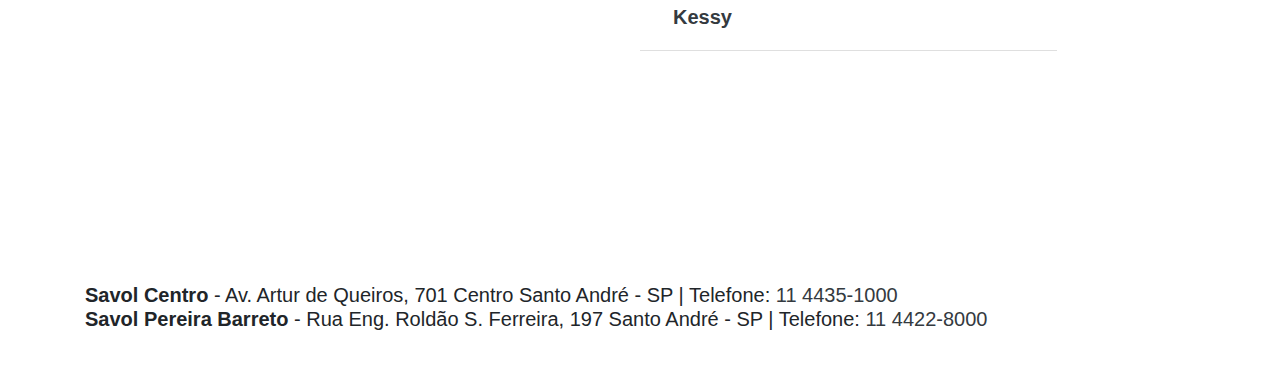
==== commit 64e79248: "adicionar Citroen - Job para o Grupo SAVOL" ====
--- a/jobs/nivus/index.html
+++ b/jobs/nivus/index.html
@@ -1,49 +1,49 @@
-<!DOCTYPE html>
-
+<!doctype html>
 <html lang="pt-br">
 
 <head>
-  <meta http-equiv="Content-Type" content="text/html; charset=UTF-8">
   <title>Volkswagen NIVUS | SAVOL</title>
 
-
+  <meta charset="utf-8">
   <meta name="viewport" content="width=device-width, initial-scale=1, shrink-to-fit=no">
   <meta name="description"
     content="Lindo, versátil, moderno e conectado. Muito prazer, eu sou o Volkswagen Nivus! Fique por dentro do lançamento surpreendente que a nova Volkswagen está trazendo para você.">
   <meta name="keywords"
     content="nivus, volkswagen nivus, carro barato, lançamento, zero kilômetro, savol nivus, caio castro">
-
-  <base href=".">
+  <link rel="canonical" href="http://localhost/_savol/nivus" />
+  <meta name="robots" content="noindex, nofollow, max-snippet:-1,max-image-preview:large,max-video-preview:10">
+
+  <base href="http://localhost/_savol/">
 
   <meta property="og:description"
-    content="Lindo, versátil, moderno e conectado. Muito prazer, eu sou o Volkswagen Nivus! Fique por dentro do lançamento surpreendente que a nova Volkswagen está trazendo para você.">
-  <meta property="og:image" content="./banner_nivus.jpg">
-  <meta property="og:site_name" content="SAVOL">
+    content="Lindo, versátil, moderno e conectado. Muito prazer, eu sou o Volkswagen Nivus! Fique por dentro do lançamento surpreendente que a nova Volkswagen está trazendo para você." />
+  <meta property="og:image" content="img/banner_nivus.jpg" />
+  <meta property="og:site_name" content="SAVOL" />
   <meta property="og:title" content="Volkswagen NIVUS | SAVOL">
-  <meta property="og:locale" content="pt_BR">
-  <meta property="og:type" content="website">
-
+  <meta property="og:locale" content="pt_BR" />
+  <meta property="og:type" content="website" />
+  <meta property="og:url" content="http://localhost/_savol/nivus" />
 
   <!-- JSON-LD markup generated by Google Structured Data Markup Helper. -->
   <script type="application/ld+json">
-    {
-      "@context" : "http://schema.org",
-      "@type" : "Product",
-      "name" : "Nivus",
-      "image" : "./banner_nivus.jpg",
-      "description" : "Lindo, versátil, moderno e conectado. Muito prazer, eu sou o Volkswagen Nivus! Fique por dentro do lançamento surpreendente que a nova Volkswagen está trazendo para você.",
-      "brand" : {
-        "@type" : "Brand",
-        "name" : "Volkswagen"
-      },
-      "review" : {
-        "@type" : "Review",
-        "author" : {
-          "@type" : "Person",
-          "name" : "Caio Castro"
+        {
+            "@context": "http://schema.org",
+            "@type": "Product",
+            "name": "Nivus",
+            "image": "img/banner_nivus.jpg",
+            "description": "Lindo, versátil, moderno e conectado. Muito prazer, eu sou o Volkswagen Nivus! Fique por dentro do lançamento surpreendente que a nova Volkswagen está trazendo para você.",
+            "brand": {
+                "@type": "Brand",
+                "name": "Volkswagen"
+            },
+            "review": {
+                "@type": "Review",
+                "author": {
+                    "@type": "Person",
+                    "name": "Caio Castro"
+                }
+            }
         }
-      }
-    }
     </script>
 
   <link rel="stylesheet" href="https://stackpath.bootstrapcdn.com/bootstrap/4.3.1/css/bootstrap.min.css"
@@ -158,8 +158,8 @@
 
 <body>
 
-  <img loading="lazy" class="img-fluid w-100 d-sm-none" src="./banner_nivus_mobile.jpg" alt="">
-  <img loading="lazy" class="img-fluid w-100 d-none d-sm-block" src="./banner_nivus.jpg" alt="">
+  <img loading="lazy" class="img-fluid w-100 d-sm-none" src="img/hotsites/vw/nivus/banner_nivus_mobile.jpg" alt="">
+  <img loading="lazy" class="img-fluid w-100 d-none d-sm-block" src="img/hotsites/vw/nivus/banner_nivus.jpg" alt="">
 
   <section id="formulario">
     <div class="container">
@@ -168,7 +168,7 @@
           <h1 class="h5 font-weight-bold my-5">Novo Volkswagen Nivus</h1>
 
           <h2 class="sr-only">Formulário</h2>
-          <p class="h1 font-weight-bold my-5">A pré-venda do NIvus foi um sucesso. Compra agora e só comece a pagar em
+          <p class="h1 font-weight-bold my-5">A pré-venda do Nivus foi um sucesso. Compra agora e só comece a pagar em
             2021.</p>
           <p class="h1 font-weight-bold my-5"><span class="font-weight-light">Lindo, versátil, moderno e conectado.
               <br>Muito prazer, eu sou o </span><span class="font-weight-bold">Volkswagen Nivus!</span></p>
@@ -224,12 +224,12 @@
         <div class="row no-gutters">
 
           <div class="col-lg-7 col-xl-6">
-            <div id="TabUmA" class="tabcontent-um" style="display: block;">
-              <img loading="lazy" src="./tab_1a.jpg" alt="" class="img-fluid">
-            </div>
-
-            <div id="TabUmB" class="tabcontent-um" style="display: none;">
-              <img loading="lazy" src="./tab_1b.jpg" alt="" class="img-fluid">
+            <div id="TabUmA" class="tabcontent-um">
+              <img loading="lazy" src="img/hotsites/vw/nivus/tabs/tab_1a.jpg" alt="" class="img-fluid">
+            </div>
+
+            <div id="TabUmB" class="tabcontent-um" style="display:none">
+              <img loading="lazy" src="img/hotsites/vw/nivus/tabs/tab_1b.jpg" alt="" class="img-fluid">
             </div>
           </div>
 
@@ -238,16 +238,16 @@
             <div class="card border-0">
               <div class="card-header bg-transparent" id="headingUmA">
                 <h2 class="mb-0">
-                  <button class="btn btn-link btn-block text-left tablinks text-decoration-none collapsed"
-                    onclick="openTabUmA(event, &#39;TabUmA&#39;)" type="button" data-toggle="collapse"
-                    data-target="#collapseUmA" aria-expanded="false" aria-controls="collapseUmA">
+                  <button class="btn btn-link btn-block text-left tablinks text-decoration-none"
+                    onclick="openTabUmA(event, 'TabUmA')" type="button" data-toggle="collapse"
+                    data-target="#collapseUmA" aria-expanded="true" aria-controls="collapseUmA">
                     <span class="h5 text-dark"><strong>Active info Display</strong><img loading="lazy"
-                        class="float-right pt-2" src="./seta_down.svg" alt=""></span>
+                        class="float-right pt-2" src="img/hotsites/vw/nivus/tabs/seta_down.svg" alt=""></span>
                   </button>
                 </h2>
               </div>
 
-              <div id="collapseUmA" class="collapse" aria-labelledby="headingUmA" data-parent="#accordionUm" style="">
+              <div id="collapseUmA" class="collapse show" aria-labelledby="headingUmA" data-parent="#accordionUm">
                 <div class="card-body">
 
                   <h2 class="display-4 font-weight-bold my-xl-4">Entretenimento, navegação e dados do veículo conforme
@@ -264,14 +264,14 @@
               <div class="card-header bg-transparent" id="headingUmB">
                 <h2 class="mb-0">
                   <button class="btn btn-link btn-block text-left tablinks text-decoration-none collapsed"
-                    onclick="openTabUmB(event, &#39;TabUmB&#39;)" type="button" data-toggle="collapse"
+                    onclick="openTabUmB(event, 'TabUmB')" type="button" data-toggle="collapse"
                     data-target="#collapseUmB" aria-expanded="false" aria-controls="collapseUmB">
                     <span class="h5 text-dark"><strong>Faróis e lanternas em LED</strong><img loading="lazy"
-                        class="float-right pt-2" src="./seta_down.svg" alt=""></span>
+                        class="float-right pt-2" src="img/hotsites/vw/nivus/tabs/seta_down.svg" alt=""></span>
                   </button>
                 </h2>
               </div>
-              <div id="collapseUmB" class="collapse" aria-labelledby="headingUmB" data-parent="#accordionUm" style="">
+              <div id="collapseUmB" class="collapse" aria-labelledby="headingUmB" data-parent="#accordionUm">
                 <div class="card-body">
                   <h2 class="display-4 font-weight-bold my-xl-4">Iluminação eficiente com um design exclusivo.</h2>
                   <p class="h5 font-weight-light my-xl-5">Os projetores de LED proporcionam melhor iluminação a frente e
@@ -298,10 +298,10 @@
     <div class="container-fluid py-4 py-xl-5">
       <div class="row no-gutters">
         <div class="col-md-6 col-lg-7">
-          <img loading="lazy" src="./banner_2.jpg" alt="" class="img-fluid w-100">
+          <img loading="lazy" src="img/hotsites/vw/nivus/banner_2.jpg" alt="" class="img-fluid w-100">
         </div>
         <div class="col-md-6 col-lg-5 align-self-end">
-          <img loading="lazy" src="./banner_3.jpg" alt="" class="img-fluid w-100">
+          <img loading="lazy" src="img/hotsites/vw/nivus/banner_3.jpg" alt="" class="img-fluid w-100">
         </div>
       </div>
 
@@ -310,7 +310,7 @@
           <p class="display-4 pt-4 pt-xl-5">Conheça o <strong class="font-weight-bold">Volkswagen Nivus</strong></p>
         </div>
         <div class="col-md-7 col-xl-6">
-          <img loading="lazy" src="./banner_4.jpg" alt="" class="img-fluid">
+          <img loading="lazy" src="img/hotsites/vw/nivus/banner_4.jpg" alt="" class="img-fluid">
         </div>
       </div>
     </div>
@@ -333,12 +333,11 @@
           <p class="h5 font-weight-light my-3 my-xl-5">O controle adaptativo de velocidade e distância ajuda a manter a
             velocidade e distância do veículo a frente programadas pelo motorista, atuando no acelerador e freio de
             acordo com o tráfego. Ele também atua em situações extremas com o "City emergency brake" que aciona
-            automaticamente os freios para evitar colisões frontais até 50 km/h.</p>
+            automaticamente os freios para evitar colisões frontais até 50 km/h.
           <p>
-          </p>
         </div>
         <div class="col-md-6">
-          <img loading="lazy" src="./banner_5.jpg" alt="" class="img-fluid">
+          <img loading="lazy" src="img/hotsites/vw/nivus/banner_5.jpg" alt="" class="img-fluid">
         </div>
       </div>
 
@@ -351,11 +350,11 @@
 
           <div class="col-lg-7 col-xl-6">
             <div id="TabDoisA" class="tabcontent-dois">
-              <img loading="lazy" src="./tab_2a.jpg" alt="" class="img-fluid">
+              <img loading="lazy" src="img/hotsites/vw/nivus/tabs/tab_2a.jpg" alt="" class="img-fluid">
             </div>
 
             <div id="TabDoisB" class="tabcontent-dois" style="display:none">
-              <img loading="lazy" src="./tab_2b.jpg" alt="" class="img-fluid">
+              <img loading="lazy" src="img/hotsites/vw/nivus/tabs/tab_2b.jpg" alt="" class="img-fluid">
             </div>
           </div>
 
@@ -365,10 +364,10 @@
               <div class="card-header bg-transparent" id="headingDoisA">
                 <h2 class="mb-0">
                   <button class="btn btn-link btn-block text-left tablinks text-decoration-none"
-                    onclick="openTabDoisA(event, &#39;TabDoisA&#39;)" type="button" data-toggle="collapse"
+                    onclick="openTabDoisA(event, 'TabDoisA')" type="button" data-toggle="collapse"
                     data-target="#collapseDoisA" aria-expanded="true" aria-controls="collapseDoisA">
                     <span class="h5 text-dark"><strong>ESC</strong><img loading="lazy" class="float-right pt-2"
-                        src="./seta_down.svg" alt=""></span>
+                        src="img/hotsites/vw/nivus/tabs/seta_down.svg" alt=""></span>
                   </button>
                 </h2>
               </div>
@@ -392,10 +391,10 @@
               <div class="card-header bg-transparent" id="headingDoisB">
                 <h2 class="mb-0">
                   <button class="btn btn-link btn-block text-left tablinks text-decoration-none collapsed"
-                    onclick="openTabDoisB(event, &#39;TabDoisB&#39;)" type="button" data-toggle="collapse"
+                    onclick="openTabDoisB(event, 'TabDoisB')" type="button" data-toggle="collapse"
                     data-target="#collapseDoisB" aria-expanded="false" aria-controls="collapseDoisB">
                     <span class="h5 text-dark"><strong>6 Airbags</strong><img loading="lazy" class="float-right pt-2"
-                        src="./seta_down.svg" alt=""></span>
+                        src="img/hotsites/vw/nivus/tabs/seta_down.svg" alt=""></span>
                   </button>
                 </h2>
               </div>
@@ -406,9 +405,9 @@
                     situações extremas.</p>
                   <p class="h5 font-weight-light mt-3 mt-xl-5">São:</p>
                   <ul class="h5 font-weight-light list-unstyled">
-                    <li class="my-3 pl-3">— 2 frontais;</li>
-                    <li class="my-3 pl-3">— 2 laterais nos bancos dianteiros; e</li>
-                    <li class="my-3 pl-3">— 2 de cortina.</li>
+                    <li class="my-3 pl-3">&mdash; 2 frontais;</li>
+                    <li class="my-3 pl-3">&mdash; 2 laterais nos bancos dianteiros; e</li>
+                    <li class="my-3 pl-3">&mdash; 2 de cortina.</li>
                   </ul>
 
 
@@ -424,16 +423,16 @@
 
       <div class="row no-gutters pt-5">
         <div class="col-md-6 col-lg-7">
-          <img loading="lazy" src="./banner_6.jpg" alt="" class="img-fluid w-100">
+          <img loading="lazy" src="img/hotsites/vw/nivus/banner_6.jpg" alt="" class="img-fluid w-100">
         </div>
         <div class="col-md-6 col-lg-5 align-self-end">
-          <img loading="lazy" src="./banner_7.jpg" alt="" class="img-fluid w-100">
+          <img loading="lazy" src="img/hotsites/vw/nivus/banner_7.jpg" alt="" class="img-fluid w-100">
         </div>
       </div>
 
       <div class="row">
         <div class="offset-md-4 offset-lg-5 col-md-6">
-          <img loading="lazy" src="./banner_8.jpg" alt="" class="img-fluid">
+          <img loading="lazy" src="img/hotsites/vw/nivus/banner_8.jpg" alt="" class="img-fluid">
         </div>
       </div>
 
@@ -455,11 +454,11 @@
 
           <div class="col-lg-7 col-xl-6">
             <div id="TabTresA" class="tabcontent-tres">
-              <img loading="lazy" src="./tab_3a.jpg" alt="" class="img-fluid">
+              <img loading="lazy" src="img/hotsites/vw/nivus/tabs/tab_3a.jpg" alt="" class="img-fluid">
             </div>
 
             <div id="TabTresB" class="tabcontent-tres" style="display:none">
-              <img loading="lazy" src="./tab_3b.jpg" alt="" class="img-fluid">
+              <img loading="lazy" src="img/hotsites/vw/nivus/tabs/tab_3b.jpg" alt="" class="img-fluid">
             </div>
           </div>
 
@@ -469,10 +468,11 @@
               <div class="card-header bg-transparent" id="headingTresA">
                 <h2 class="mb-0">
                   <button class="btn btn-link btn-block text-left tablinks text-decoration-none"
-                    onclick="openTabTresA(event, &#39;TabTresA&#39;)" type="button" data-toggle="collapse"
+                    onclick="openTabTresA(event, 'TabTresA')" type="button" data-toggle="collapse"
                     data-target="#collapseTresA" aria-expanded="true" aria-controls="collapseTresA">
                     <span class="h5 text-dark"><strong>Transmissão automática de 6 velocidades</strong><img
-                        loading="lazy" class="float-right pt-2" src="./seta_down.svg" alt=""></span>
+                        loading="lazy" class="float-right pt-2" src="img/hotsites/vw/nivus/tabs/seta_down.svg"
+                        alt=""></span>
                   </button>
                 </h2>
               </div>
@@ -492,10 +492,10 @@
               <div class="card-header bg-transparent" id="headingTresB">
                 <h2 class="mb-0">
                   <button class="btn btn-link btn-block text-left tablinks text-decoration-none collapsed"
-                    onclick="openTabTresB(event, &#39;TabTresB&#39;)" type="button" data-toggle="collapse"
+                    onclick="openTabTresB(event, 'TabTresB')" type="button" data-toggle="collapse"
                     data-target="#collapseTresB" aria-expanded="false" aria-controls="collapseTresB">
                     <span class="h5 text-dark"><strong>Kessy</strong><img loading="lazy" class="float-right pt-2"
-                        src="./seta_down.svg" alt=""></span>
+                        src="img/hotsites/vw/nivus/tabs/seta_down.svg" alt=""></span>
                   </button>
                 </h2>
               </div>
@@ -518,16 +518,16 @@
 
       <div class="row no-gutters pt-5">
         <div class="col-md-6 col-lg-7">
-          <img loading="lazy" src="./banner_9.jpg" alt="" class="img-fluid w-100">
+          <img loading="lazy" src="img/hotsites/vw/nivus/banner_9.jpg" alt="" class="img-fluid w-100">
         </div>
         <div class="col-md-6 col-lg-5 align-self-end">
-          <img loading="lazy" src="./banner_10.jpg" alt="" class="img-fluid w-100">
+          <img loading="lazy" src="img/hotsites/vw/nivus/banner_10.jpg" alt="" class="img-fluid w-100">
         </div>
       </div>
 
       <div class="row pb-5">
         <div class="offset-md-4 offset-lg-5 col-md-6">
-          <img loading="lazy" src="./banner_11.jpg" alt="" class="img-fluid">
+          <img loading="lazy" src="img/hotsites/vw/nivus/banner_11.jpg" alt="" class="img-fluid">
         </div>
       </div>
 
@@ -537,8 +537,8 @@
   </main>
 
   <footer class="py-3 py-xl-5">
-    <img loading="lazy" class="img-fluid mx-auto d-sm-none" src="./footer_mobile.png" alt="">
-    <img loading="lazy" class="img-fluid mx-auto d-none d-sm-block" src="./footer.png" alt="">
+    <img loading="lazy" class="img-fluid mx-auto d-sm-none" src="img/hotsites/vw/nivus/footer_mobile.png" alt="">
+    <img loading="lazy" class="img-fluid mx-auto d-none d-sm-block" src="img/hotsites/vw/nivus/footer.png" alt="">
 
     <div class="container pt-3">
       <div class="row">
@@ -551,7 +551,7 @@
         </div>
 
         <div class="col-lg-2">
-          <img loading="lazy" src="./ibama_frase.png" title="Perceba o risco. Proteja a vida."
+          <img loading="lazy" src="img/ibama/ibama_frase.png" title="Perceba o risco. Proteja a vida."
             alt="frase Ibama - Perceba o risco. Proteja a vida." class="img-fluid mt-2">
         </div>
       </div>
@@ -569,12 +569,7 @@
     integrity="sha384-JjSmVgyd0p3pXB1rRibZUAYoIIy6OrQ6VrjIEaFf/nJGzIxFDsf4x0xIM+B07jRM"
     crossorigin="anonymous"></script>
 
-
   <script>
-    /* Check if we are in safari */
-    /* if (navigator.userAgent.indexOf('Safari') != -1) {
-    
-    } */
 
     function openTabUmA(evt, tabName) {
       var i, tabcontent, tablinks;
@@ -586,6 +581,7 @@
       document.getElementById(tabName).style.display = "block";
 
     }
+
     function openTabUmB(evt, tabName) {
       var i, tabcontent, tablinks;
       tabcontent = document.getElementsByClassName("tabcontent-um");
@@ -596,6 +592,7 @@
       document.getElementById(tabName).style.display = "block";
 
     }
+
     function openTabDoisA(evt, tabName) {
       var i, tabcontent, tablinks;
       tabcontent = document.getElementsByClassName("tabcontent-dois");
@@ -606,6 +603,7 @@
       document.getElementById(tabName).style.display = "block";
 
     }
+
     function openTabDoisB(evt, tabName) {
       var i, tabcontent, tablinks;
       tabcontent = document.getElementsByClassName("tabcontent-dois");
@@ -616,6 +614,7 @@
       document.getElementById(tabName).style.display = "block";
 
     }
+
     function openTabTresA(evt, tabName) {
       var i, tabcontent, tablinks;
       tabcontent = document.getElementsByClassName("tabcontent-tres");
@@ -626,6 +625,7 @@
       document.getElementById(tabName).style.display = "block";
 
     }
+
     function openTabTresB(evt, tabName) {
       var i, tabcontent, tablinks;
       tabcontent = document.getElementsByClassName("tabcontent-tres");
@@ -636,10 +636,8 @@
       document.getElementById(tabName).style.display = "block";
 
     }
-
   </script>
 
-
 </body>
 
 </html>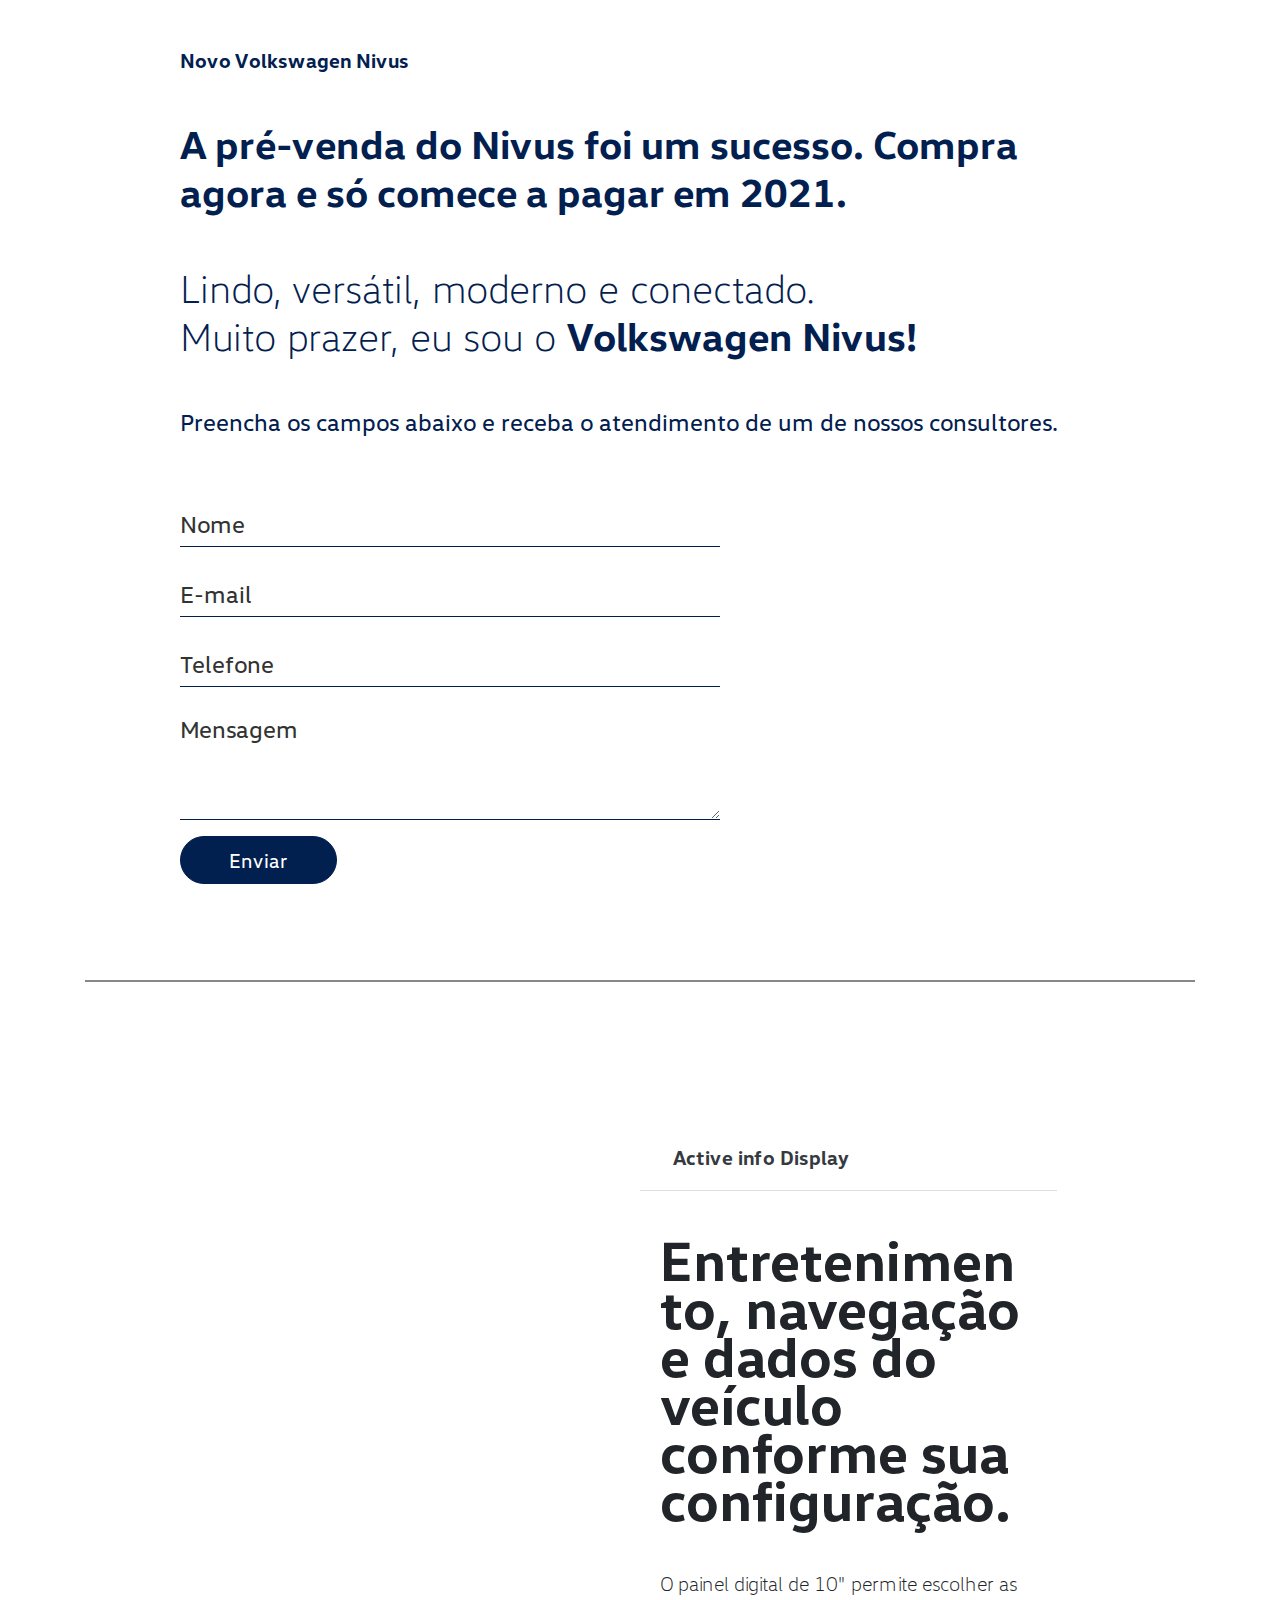
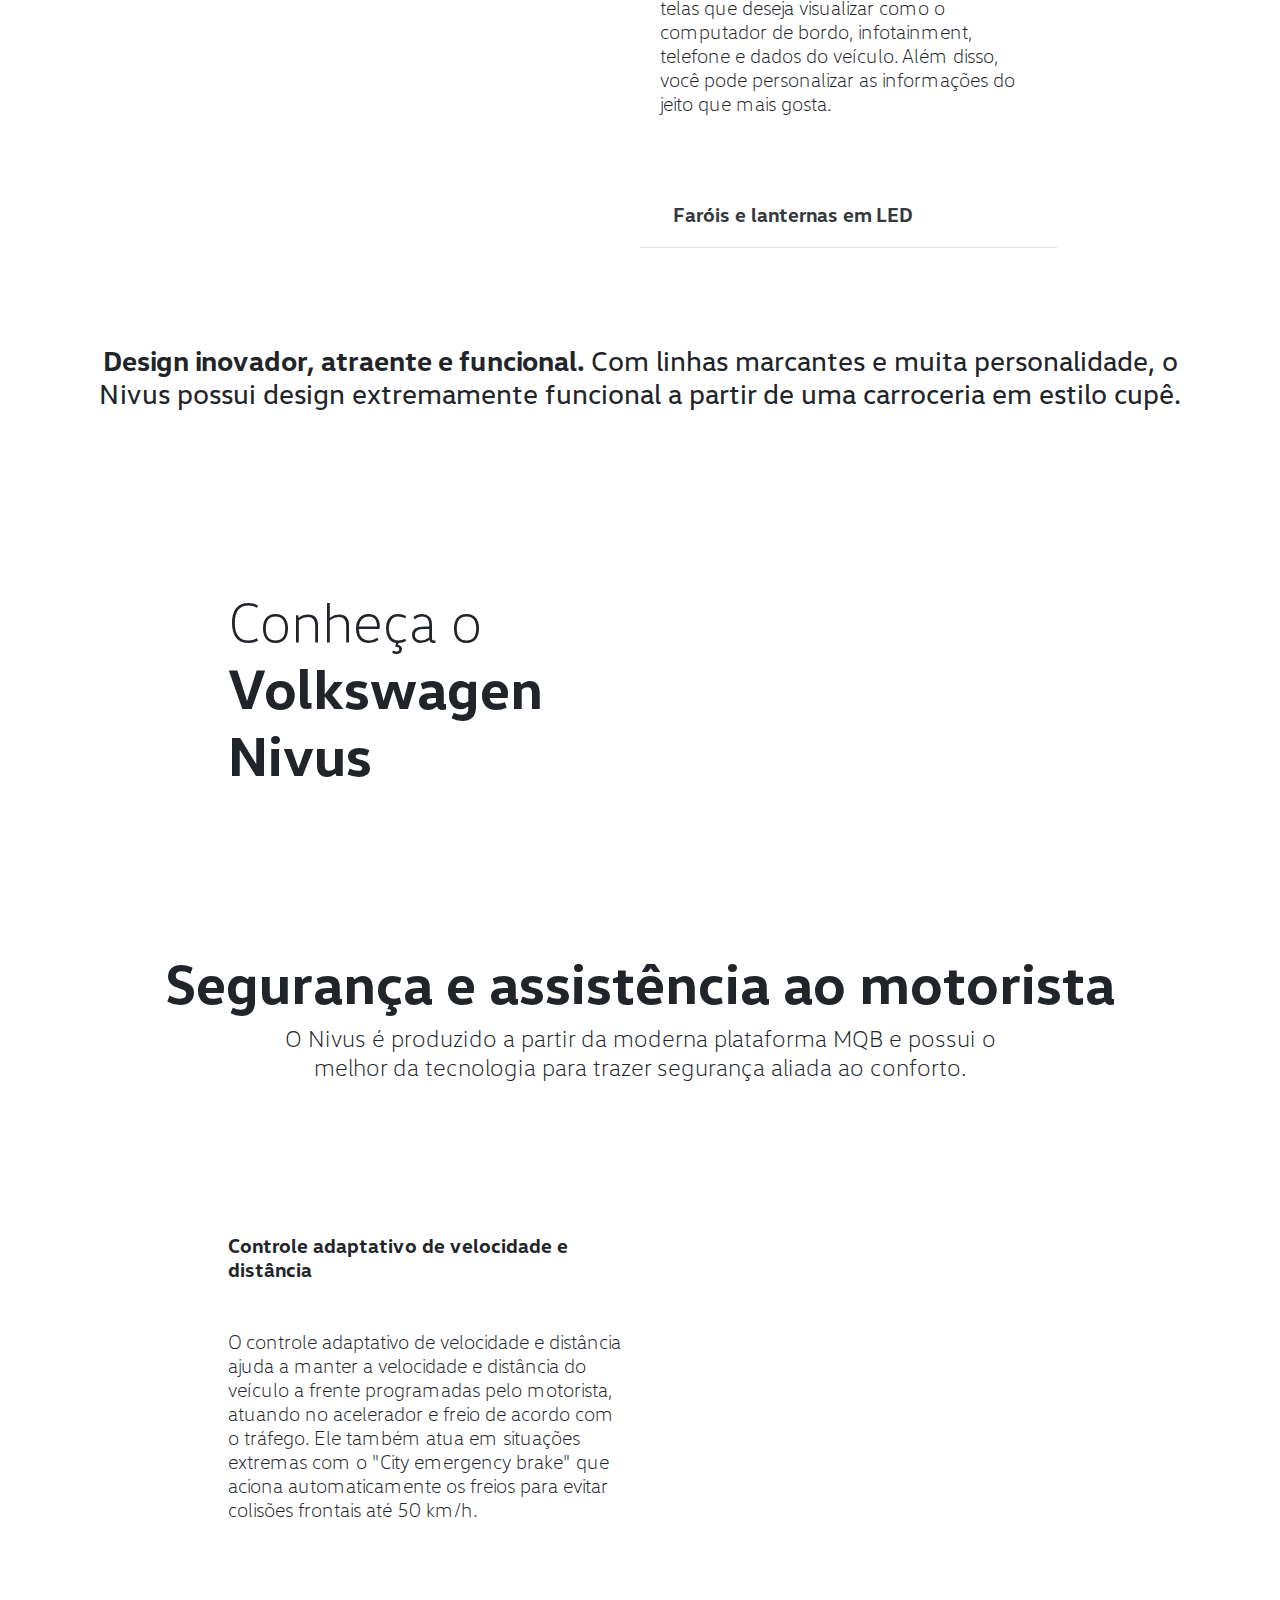
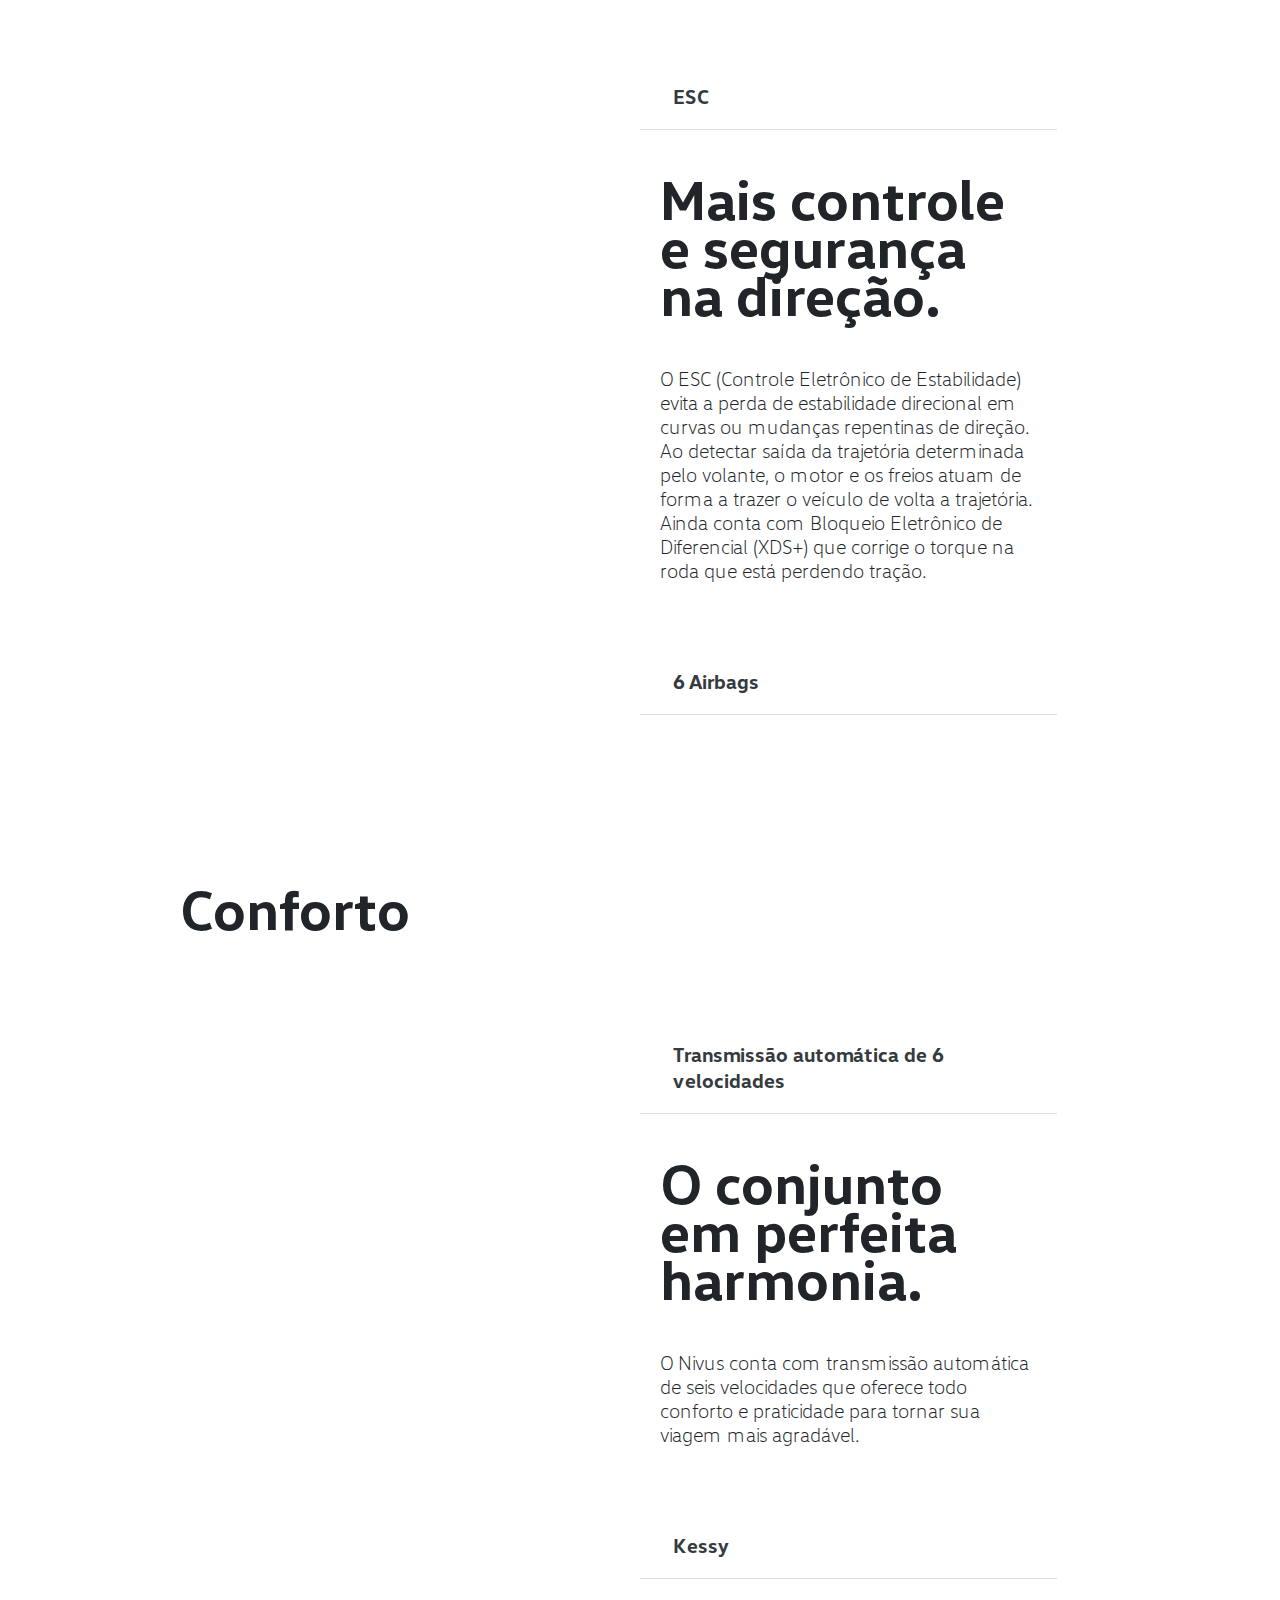
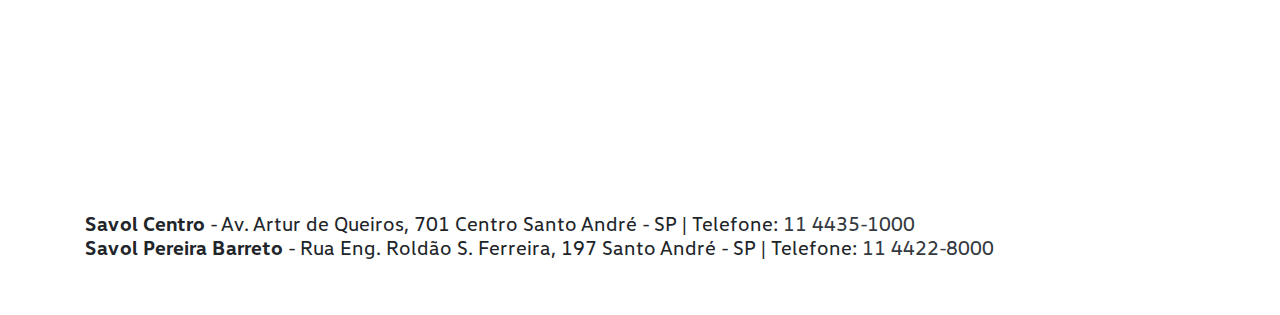
==== commit 709d922f: "alterar caminho raiz do job Nivus" ====
--- a/jobs/nivus/index.html
+++ b/jobs/nivus/index.html
@@ -10,10 +10,10 @@
     content="Lindo, versátil, moderno e conectado. Muito prazer, eu sou o Volkswagen Nivus! Fique por dentro do lançamento surpreendente que a nova Volkswagen está trazendo para você.">
   <meta name="keywords"
     content="nivus, volkswagen nivus, carro barato, lançamento, zero kilômetro, savol nivus, caio castro">
-  <link rel="canonical" href="http://localhost/_savol/nivus" />
+  <link rel="canonical" href="./nivus" />
   <meta name="robots" content="noindex, nofollow, max-snippet:-1,max-image-preview:large,max-video-preview:10">
 
-  <base href="http://localhost/_savol/">
+  <base href="./">
 
   <meta property="og:description"
     content="Lindo, versátil, moderno e conectado. Muito prazer, eu sou o Volkswagen Nivus! Fique por dentro do lançamento surpreendente que a nova Volkswagen está trazendo para você." />
@@ -22,7 +22,7 @@
   <meta property="og:title" content="Volkswagen NIVUS | SAVOL">
   <meta property="og:locale" content="pt_BR" />
   <meta property="og:type" content="website" />
-  <meta property="og:url" content="http://localhost/_savol/nivus" />
+  <meta property="og:url" content="./nivus" />
 
   <!-- JSON-LD markup generated by Google Structured Data Markup Helper. -->
   <script type="application/ld+json">
@@ -179,7 +179,7 @@
 
       <div class="row">
         <div class="offset-lg-1 col-lg-6 py-5">
-          <form action="http://localhost/_savol/form/enviar/hotsite" method="post">
+          <form action="./form/enviar/hotsite" method="post">
 
             <input type="hidden" name="pog">
             <input type="hidden" name="marca" value="volkswagen">
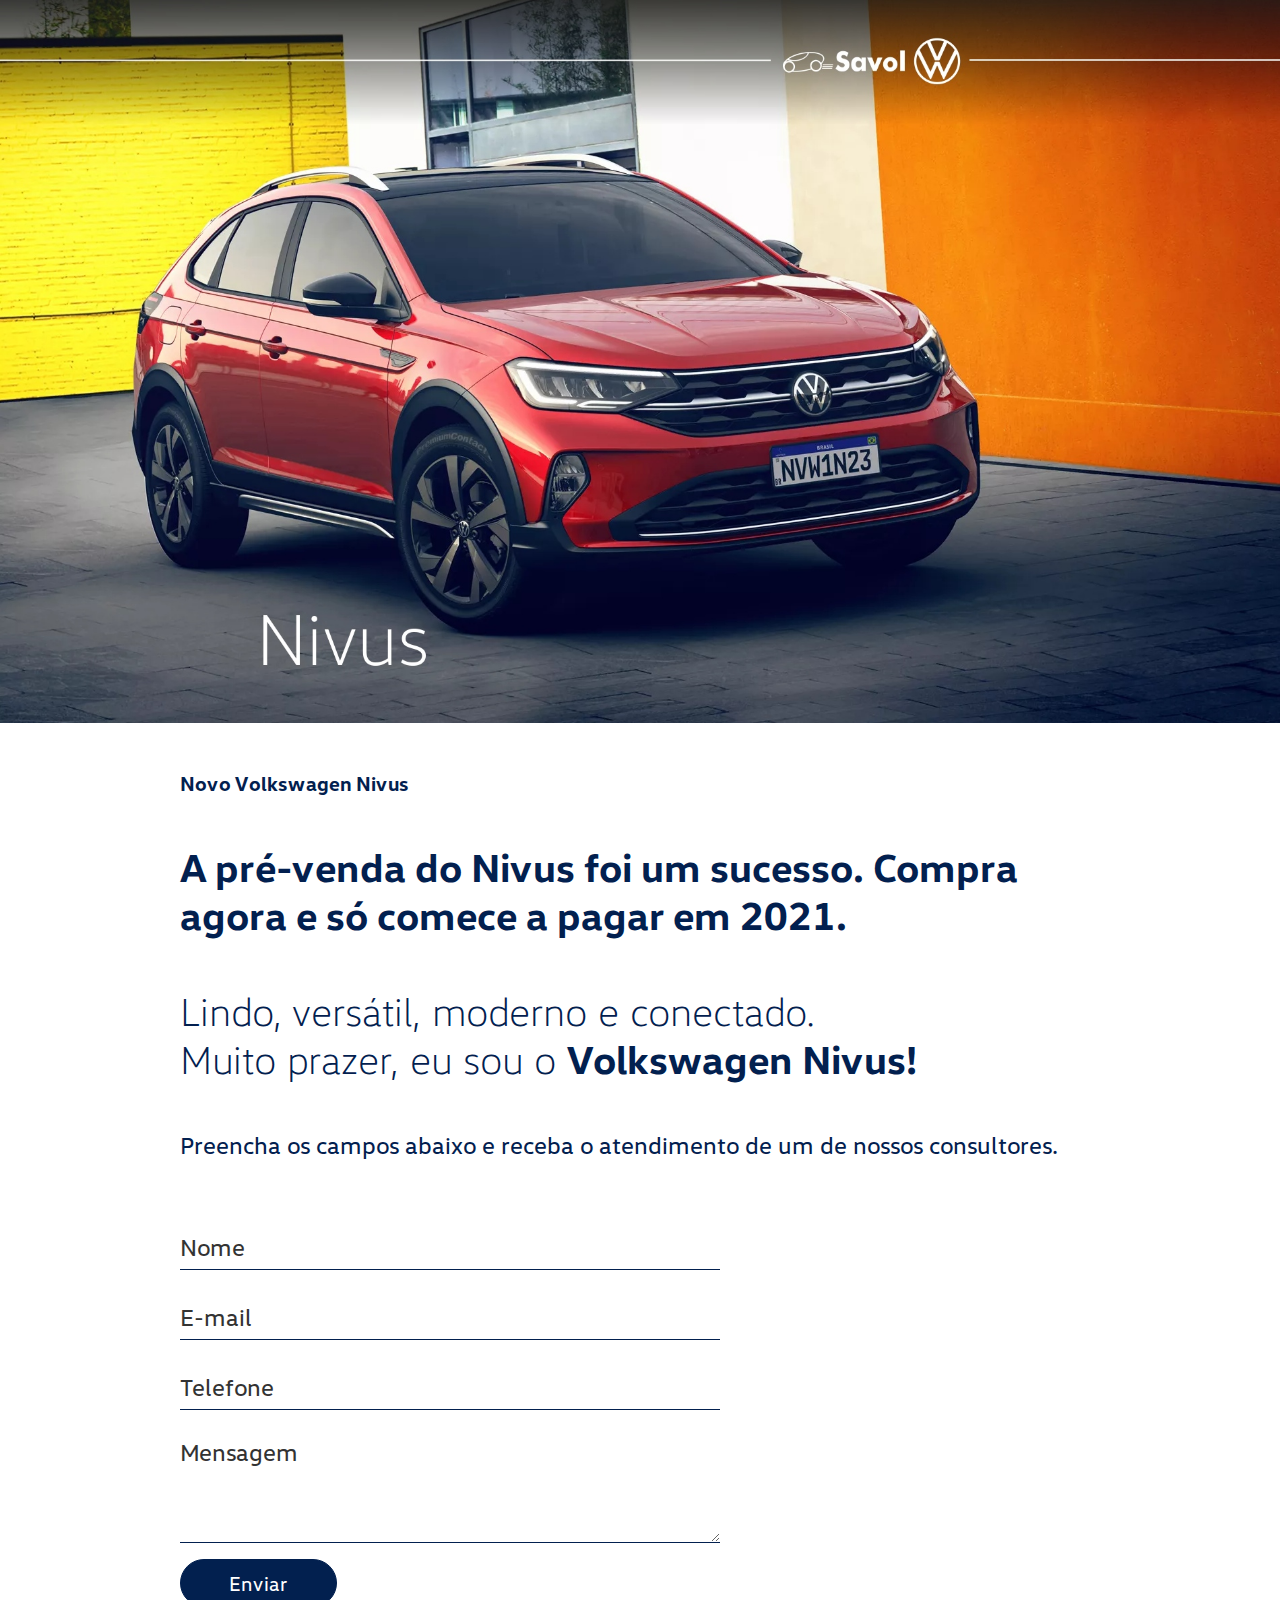
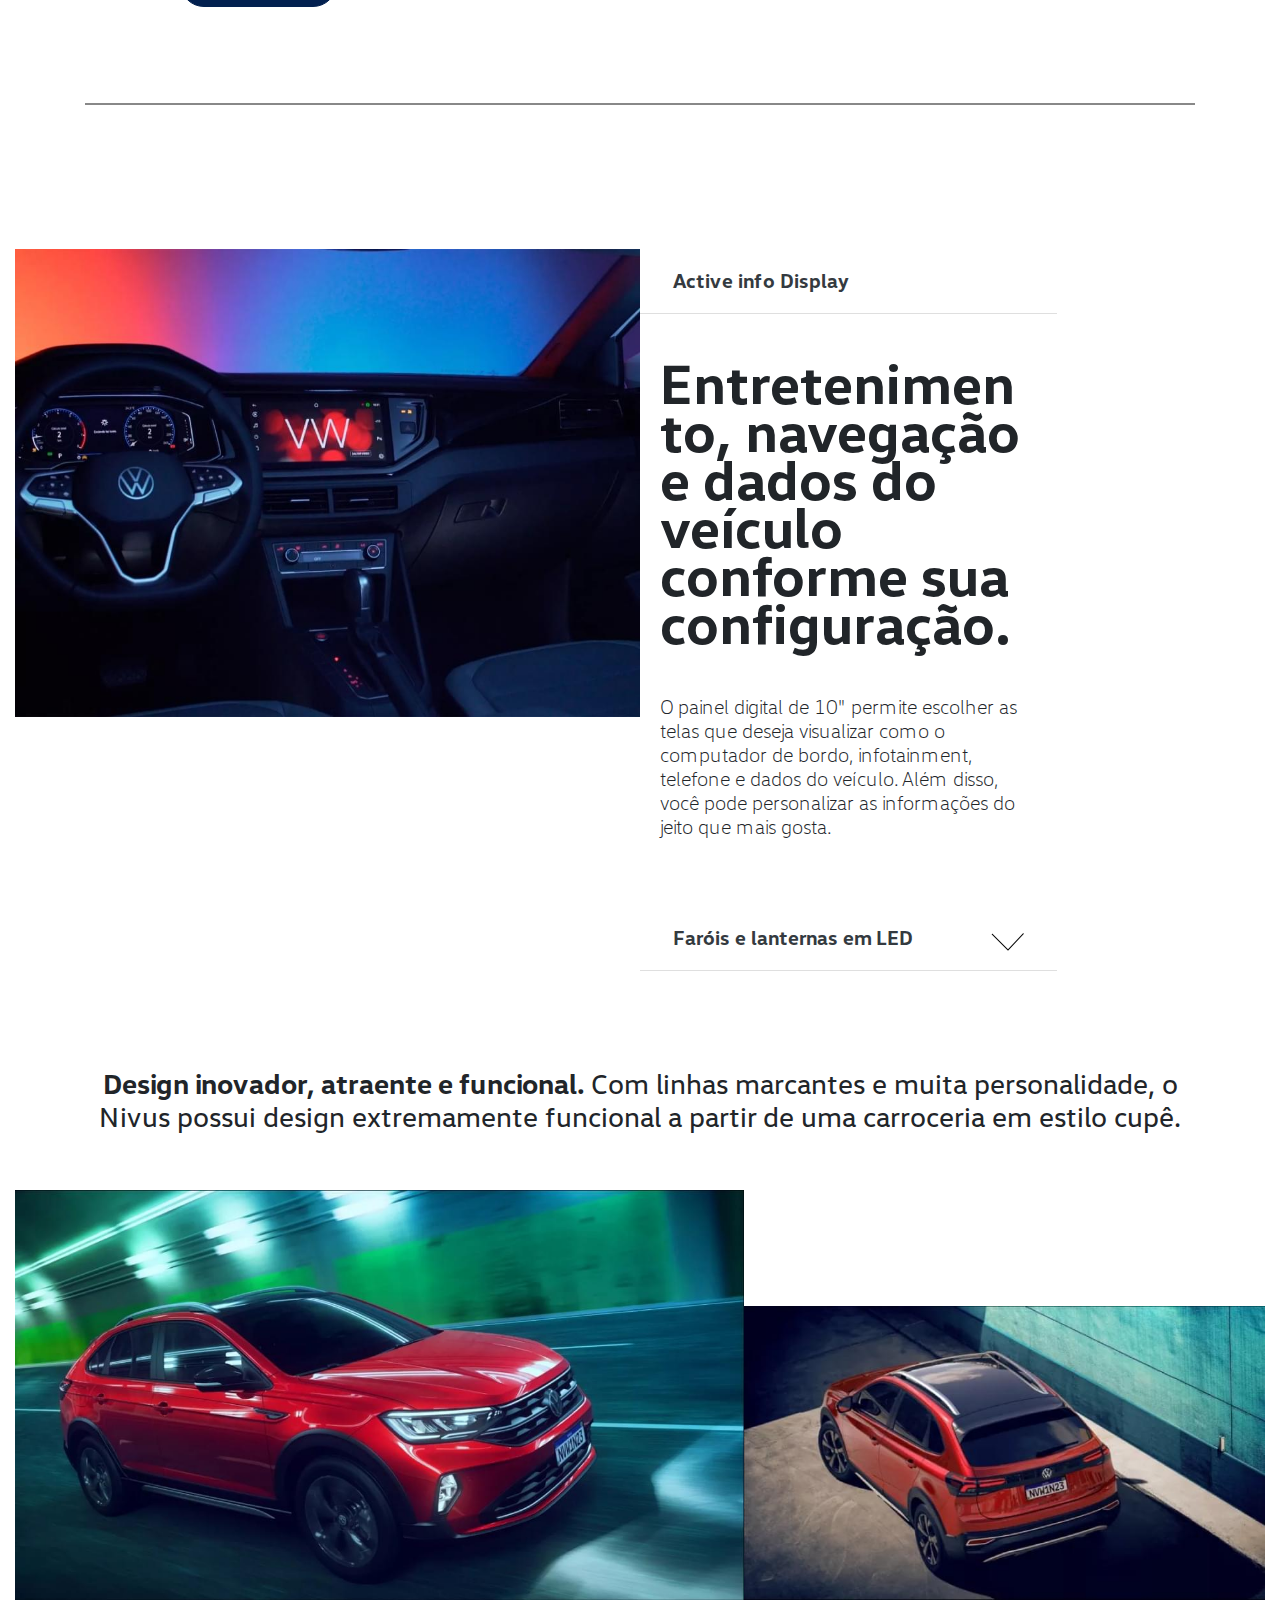
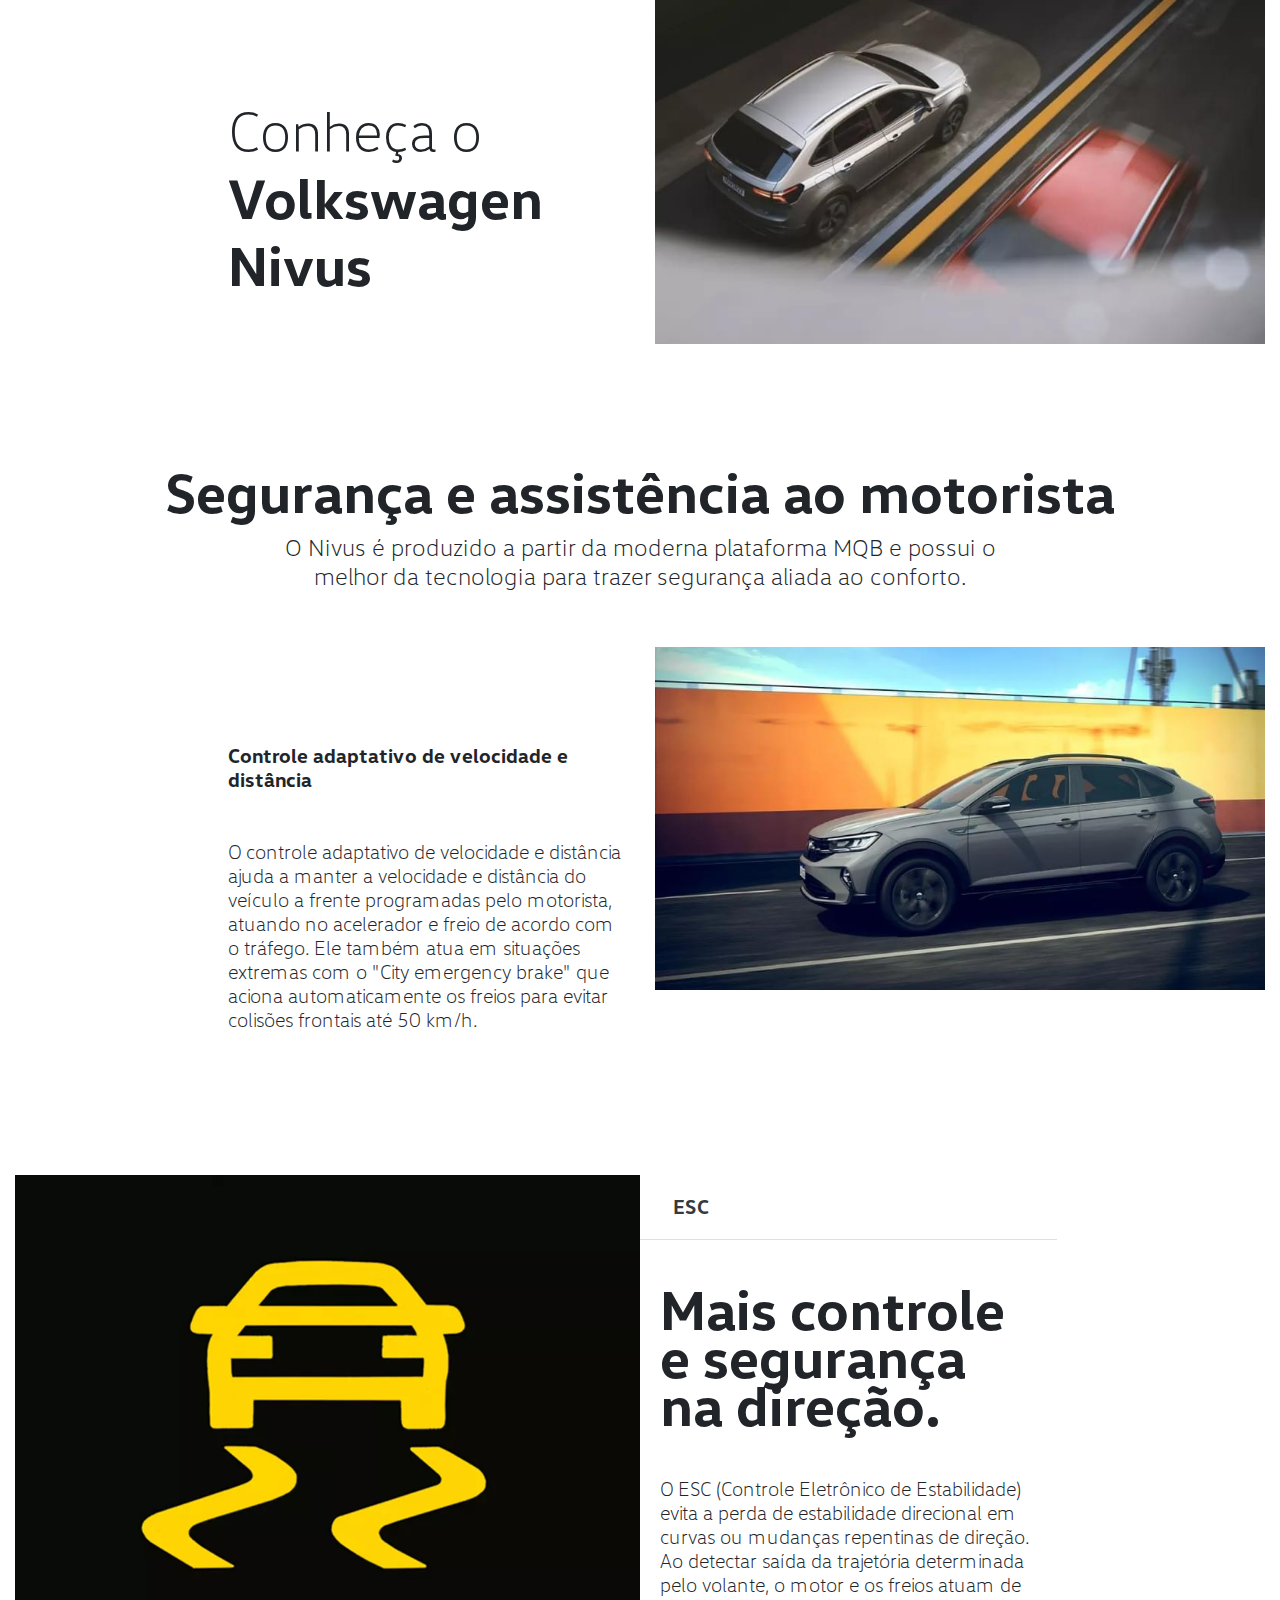
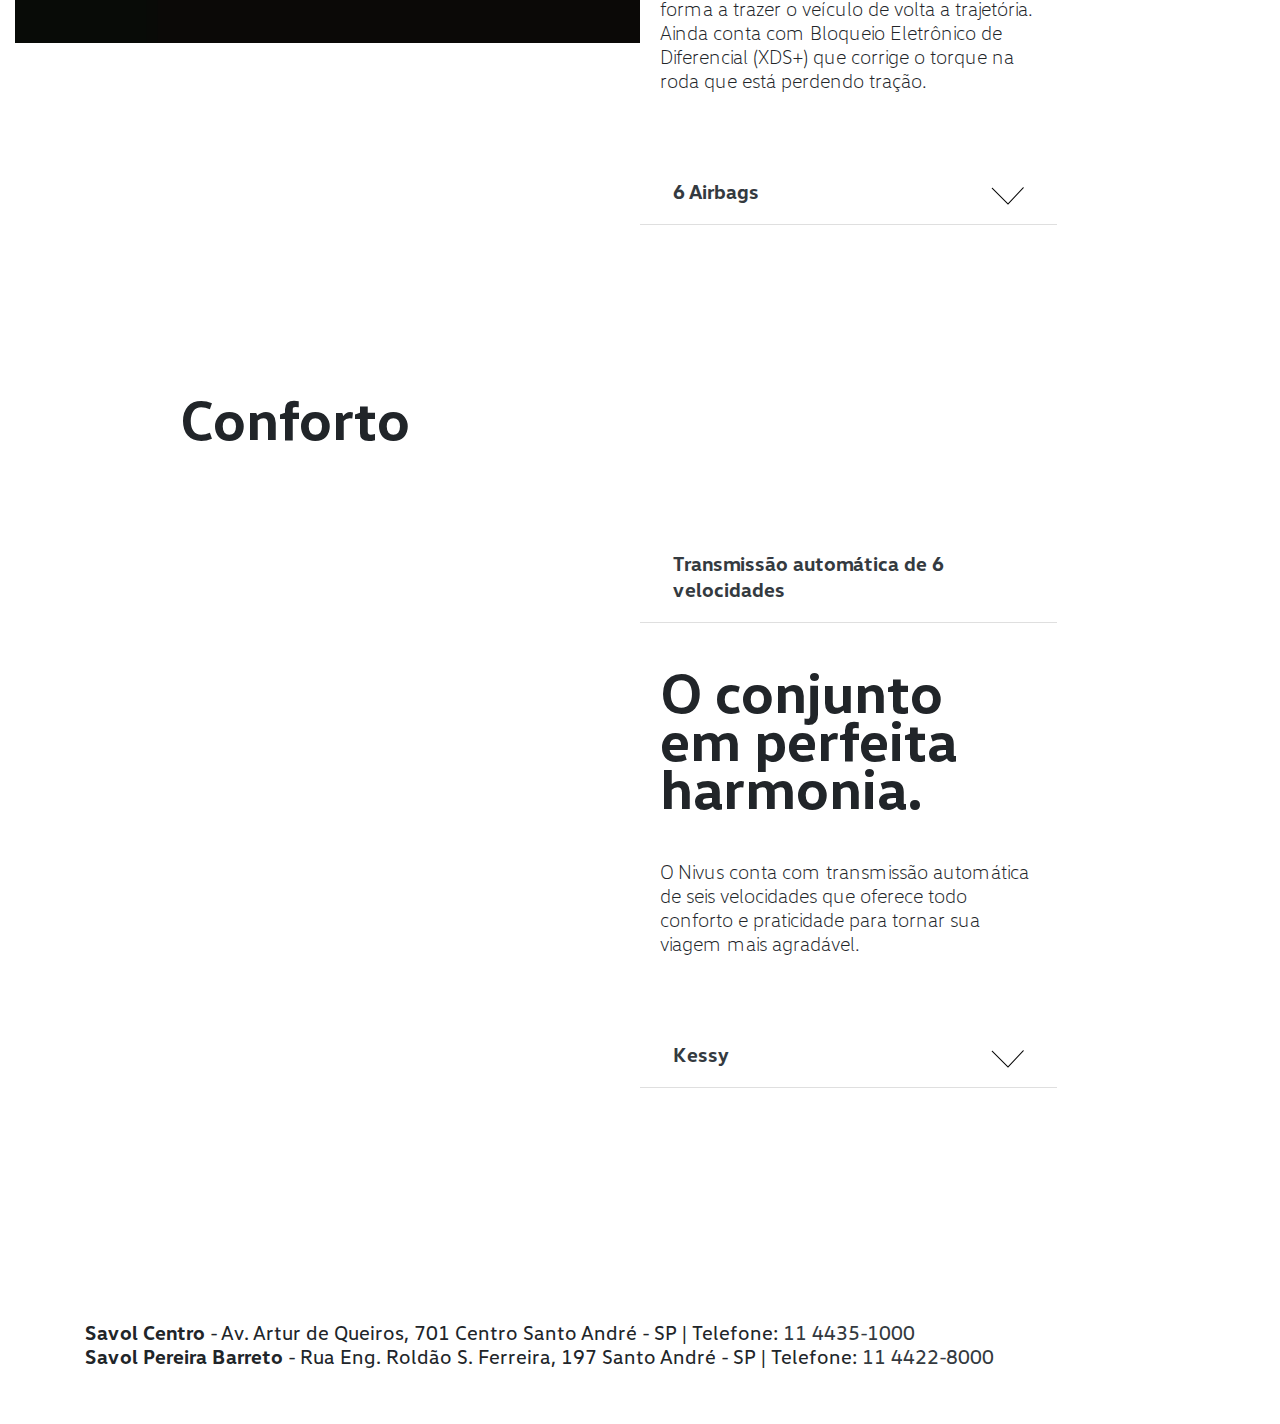
==== commit badc9bb3: "ajustar caminhaos de imagem do job Nivus" ====
--- a/jobs/nivus/index.html
+++ b/jobs/nivus/index.html
@@ -158,8 +158,8 @@
 
 <body>
 
-  <img loading="lazy" class="img-fluid w-100 d-sm-none" src="img/hotsites/vw/nivus/banner_nivus_mobile.jpg" alt="">
-  <img loading="lazy" class="img-fluid w-100 d-none d-sm-block" src="img/hotsites/vw/nivus/banner_nivus.jpg" alt="">
+  <img loading="lazy" class="img-fluid w-100 d-sm-none" src="img/banner_nivus_mobile.jpg" alt="">
+  <img loading="lazy" class="img-fluid w-100 d-none d-sm-block" src="img/banner_nivus.jpg" alt="">
 
   <section id="formulario">
     <div class="container">
@@ -225,11 +225,11 @@
 
           <div class="col-lg-7 col-xl-6">
             <div id="TabUmA" class="tabcontent-um">
-              <img loading="lazy" src="img/hotsites/vw/nivus/tabs/tab_1a.jpg" alt="" class="img-fluid">
+              <img loading="lazy" src="img/tabs/tab_1a.jpg" alt="" class="img-fluid">
             </div>
 
             <div id="TabUmB" class="tabcontent-um" style="display:none">
-              <img loading="lazy" src="img/hotsites/vw/nivus/tabs/tab_1b.jpg" alt="" class="img-fluid">
+              <img loading="lazy" src="img/tabs/tab_1b.jpg" alt="" class="img-fluid">
             </div>
           </div>
 
@@ -242,7 +242,7 @@
                     onclick="openTabUmA(event, 'TabUmA')" type="button" data-toggle="collapse"
                     data-target="#collapseUmA" aria-expanded="true" aria-controls="collapseUmA">
                     <span class="h5 text-dark"><strong>Active info Display</strong><img loading="lazy"
-                        class="float-right pt-2" src="img/hotsites/vw/nivus/tabs/seta_down.svg" alt=""></span>
+                        class="float-right pt-2" src="img/tabs/seta_down.svg" alt=""></span>
                   </button>
                 </h2>
               </div>
@@ -267,7 +267,7 @@
                     onclick="openTabUmB(event, 'TabUmB')" type="button" data-toggle="collapse"
                     data-target="#collapseUmB" aria-expanded="false" aria-controls="collapseUmB">
                     <span class="h5 text-dark"><strong>Faróis e lanternas em LED</strong><img loading="lazy"
-                        class="float-right pt-2" src="img/hotsites/vw/nivus/tabs/seta_down.svg" alt=""></span>
+                        class="float-right pt-2" src="img/tabs/seta_down.svg" alt=""></span>
                   </button>
                 </h2>
               </div>
@@ -298,10 +298,10 @@
     <div class="container-fluid py-4 py-xl-5">
       <div class="row no-gutters">
         <div class="col-md-6 col-lg-7">
-          <img loading="lazy" src="img/hotsites/vw/nivus/banner_2.jpg" alt="" class="img-fluid w-100">
+          <img loading="lazy" src="img/banner_2.jpg" alt="" class="img-fluid w-100">
         </div>
         <div class="col-md-6 col-lg-5 align-self-end">
-          <img loading="lazy" src="img/hotsites/vw/nivus/banner_3.jpg" alt="" class="img-fluid w-100">
+          <img loading="lazy" src="img/banner_3.jpg" alt="" class="img-fluid w-100">
         </div>
       </div>
 
@@ -310,7 +310,7 @@
           <p class="display-4 pt-4 pt-xl-5">Conheça o <strong class="font-weight-bold">Volkswagen Nivus</strong></p>
         </div>
         <div class="col-md-7 col-xl-6">
-          <img loading="lazy" src="img/hotsites/vw/nivus/banner_4.jpg" alt="" class="img-fluid">
+          <img loading="lazy" src="img/banner_4.jpg" alt="" class="img-fluid">
         </div>
       </div>
     </div>
@@ -337,7 +337,7 @@
           <p>
         </div>
         <div class="col-md-6">
-          <img loading="lazy" src="img/hotsites/vw/nivus/banner_5.jpg" alt="" class="img-fluid">
+          <img loading="lazy" src="img/banner_5.jpg" alt="" class="img-fluid">
         </div>
       </div>
 
@@ -350,11 +350,11 @@
 
           <div class="col-lg-7 col-xl-6">
             <div id="TabDoisA" class="tabcontent-dois">
-              <img loading="lazy" src="img/hotsites/vw/nivus/tabs/tab_2a.jpg" alt="" class="img-fluid">
+              <img loading="lazy" src="img/tabs/tab_2a.jpg" alt="" class="img-fluid">
             </div>
 
             <div id="TabDoisB" class="tabcontent-dois" style="display:none">
-              <img loading="lazy" src="img/hotsites/vw/nivus/tabs/tab_2b.jpg" alt="" class="img-fluid">
+              <img loading="lazy" src="img/tabs/tab_2b.jpg" alt="" class="img-fluid">
             </div>
           </div>
 
@@ -367,7 +367,7 @@
                     onclick="openTabDoisA(event, 'TabDoisA')" type="button" data-toggle="collapse"
                     data-target="#collapseDoisA" aria-expanded="true" aria-controls="collapseDoisA">
                     <span class="h5 text-dark"><strong>ESC</strong><img loading="lazy" class="float-right pt-2"
-                        src="img/hotsites/vw/nivus/tabs/seta_down.svg" alt=""></span>
+                        src="img/tabs/seta_down.svg" alt=""></span>
                   </button>
                 </h2>
               </div>
@@ -394,7 +394,7 @@
                     onclick="openTabDoisB(event, 'TabDoisB')" type="button" data-toggle="collapse"
                     data-target="#collapseDoisB" aria-expanded="false" aria-controls="collapseDoisB">
                     <span class="h5 text-dark"><strong>6 Airbags</strong><img loading="lazy" class="float-right pt-2"
-                        src="img/hotsites/vw/nivus/tabs/seta_down.svg" alt=""></span>
+                        src="img/tabs/seta_down.svg" alt=""></span>
                   </button>
                 </h2>
               </div>
@@ -423,16 +423,16 @@
 
       <div class="row no-gutters pt-5">
         <div class="col-md-6 col-lg-7">
-          <img loading="lazy" src="img/hotsites/vw/nivus/banner_6.jpg" alt="" class="img-fluid w-100">
+          <img loading="lazy" src="img/banner_6.jpg" alt="" class="img-fluid w-100">
         </div>
         <div class="col-md-6 col-lg-5 align-self-end">
-          <img loading="lazy" src="img/hotsites/vw/nivus/banner_7.jpg" alt="" class="img-fluid w-100">
+          <img loading="lazy" src="img/banner_7.jpg" alt="" class="img-fluid w-100">
         </div>
       </div>
 
       <div class="row">
         <div class="offset-md-4 offset-lg-5 col-md-6">
-          <img loading="lazy" src="img/hotsites/vw/nivus/banner_8.jpg" alt="" class="img-fluid">
+          <img loading="lazy" src="img/banner_8.jpg" alt="" class="img-fluid">
         </div>
       </div>
 
@@ -454,11 +454,11 @@
 
           <div class="col-lg-7 col-xl-6">
             <div id="TabTresA" class="tabcontent-tres">
-              <img loading="lazy" src="img/hotsites/vw/nivus/tabs/tab_3a.jpg" alt="" class="img-fluid">
+              <img loading="lazy" src="img/tabs/tab_3a.jpg" alt="" class="img-fluid">
             </div>
 
             <div id="TabTresB" class="tabcontent-tres" style="display:none">
-              <img loading="lazy" src="img/hotsites/vw/nivus/tabs/tab_3b.jpg" alt="" class="img-fluid">
+              <img loading="lazy" src="img/tabs/tab_3b.jpg" alt="" class="img-fluid">
             </div>
           </div>
 
@@ -471,8 +471,7 @@
                     onclick="openTabTresA(event, 'TabTresA')" type="button" data-toggle="collapse"
                     data-target="#collapseTresA" aria-expanded="true" aria-controls="collapseTresA">
                     <span class="h5 text-dark"><strong>Transmissão automática de 6 velocidades</strong><img
-                        loading="lazy" class="float-right pt-2" src="img/hotsites/vw/nivus/tabs/seta_down.svg"
-                        alt=""></span>
+                        loading="lazy" class="float-right pt-2" src="img/tabs/seta_down.svg" alt=""></span>
                   </button>
                 </h2>
               </div>
@@ -495,7 +494,7 @@
                     onclick="openTabTresB(event, 'TabTresB')" type="button" data-toggle="collapse"
                     data-target="#collapseTresB" aria-expanded="false" aria-controls="collapseTresB">
                     <span class="h5 text-dark"><strong>Kessy</strong><img loading="lazy" class="float-right pt-2"
-                        src="img/hotsites/vw/nivus/tabs/seta_down.svg" alt=""></span>
+                        src="img/tabs/seta_down.svg" alt=""></span>
                   </button>
                 </h2>
               </div>
@@ -518,16 +517,16 @@
 
       <div class="row no-gutters pt-5">
         <div class="col-md-6 col-lg-7">
-          <img loading="lazy" src="img/hotsites/vw/nivus/banner_9.jpg" alt="" class="img-fluid w-100">
+          <img loading="lazy" src="img/banner_9.jpg" alt="" class="img-fluid w-100">
         </div>
         <div class="col-md-6 col-lg-5 align-self-end">
-          <img loading="lazy" src="img/hotsites/vw/nivus/banner_10.jpg" alt="" class="img-fluid w-100">
+          <img loading="lazy" src="img/banner_10.jpg" alt="" class="img-fluid w-100">
         </div>
       </div>
 
       <div class="row pb-5">
         <div class="offset-md-4 offset-lg-5 col-md-6">
-          <img loading="lazy" src="img/hotsites/vw/nivus/banner_11.jpg" alt="" class="img-fluid">
+          <img loading="lazy" src="img/banner_11.jpg" alt="" class="img-fluid">
         </div>
       </div>
 
@@ -537,8 +536,8 @@
   </main>
 
   <footer class="py-3 py-xl-5">
-    <img loading="lazy" class="img-fluid mx-auto d-sm-none" src="img/hotsites/vw/nivus/footer_mobile.png" alt="">
-    <img loading="lazy" class="img-fluid mx-auto d-none d-sm-block" src="img/hotsites/vw/nivus/footer.png" alt="">
+    <img loading="lazy" class="img-fluid mx-auto d-sm-none" src="img/footer_mobile.png" alt="">
+    <img loading="lazy" class="img-fluid mx-auto d-none d-sm-block" src="img/footer.png" alt="">
 
     <div class="container pt-3">
       <div class="row">
@@ -551,7 +550,7 @@
         </div>
 
         <div class="col-lg-2">
-          <img loading="lazy" src="img/ibama/ibama_frase.png" title="Perceba o risco. Proteja a vida."
+          <img loading="lazy" src="img/ibama_frase.png" title="Perceba o risco. Proteja a vida."
             alt="frase Ibama - Perceba o risco. Proteja a vida." class="img-fluid mt-2">
         </div>
       </div>
